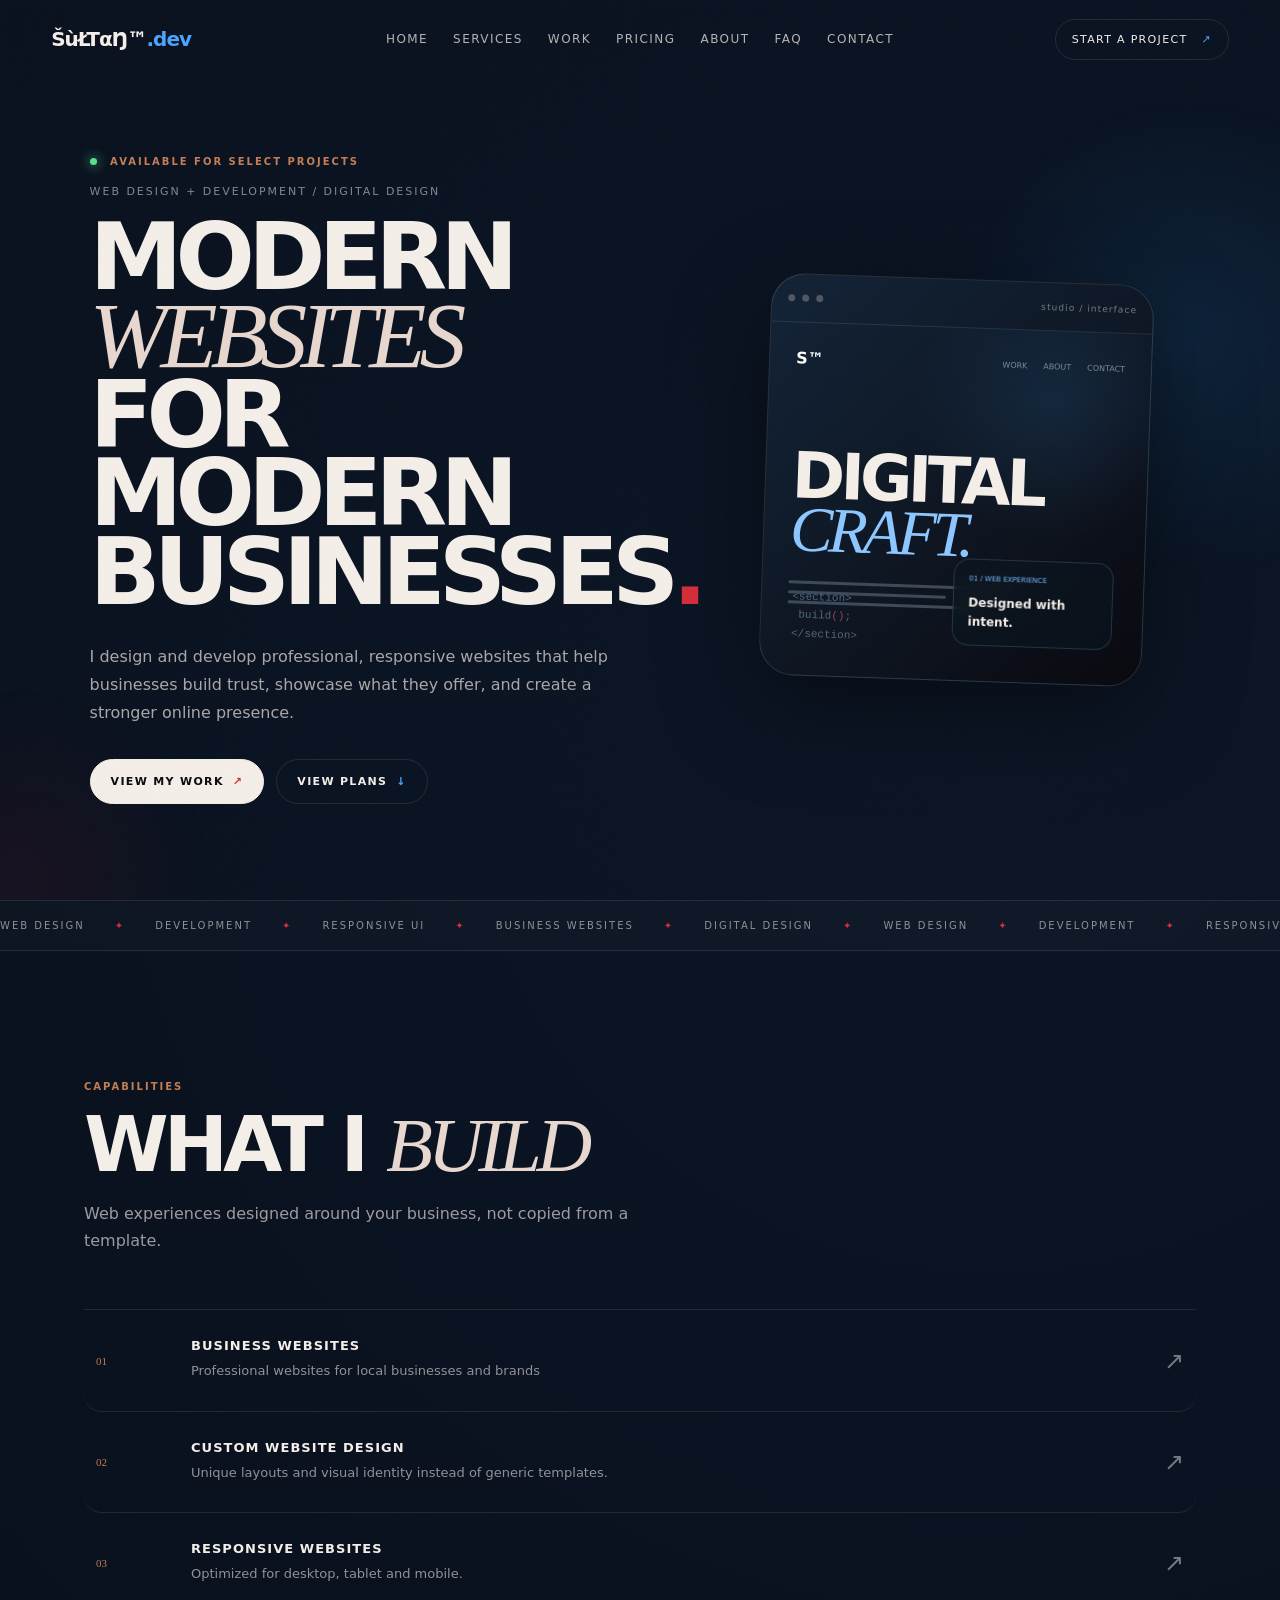
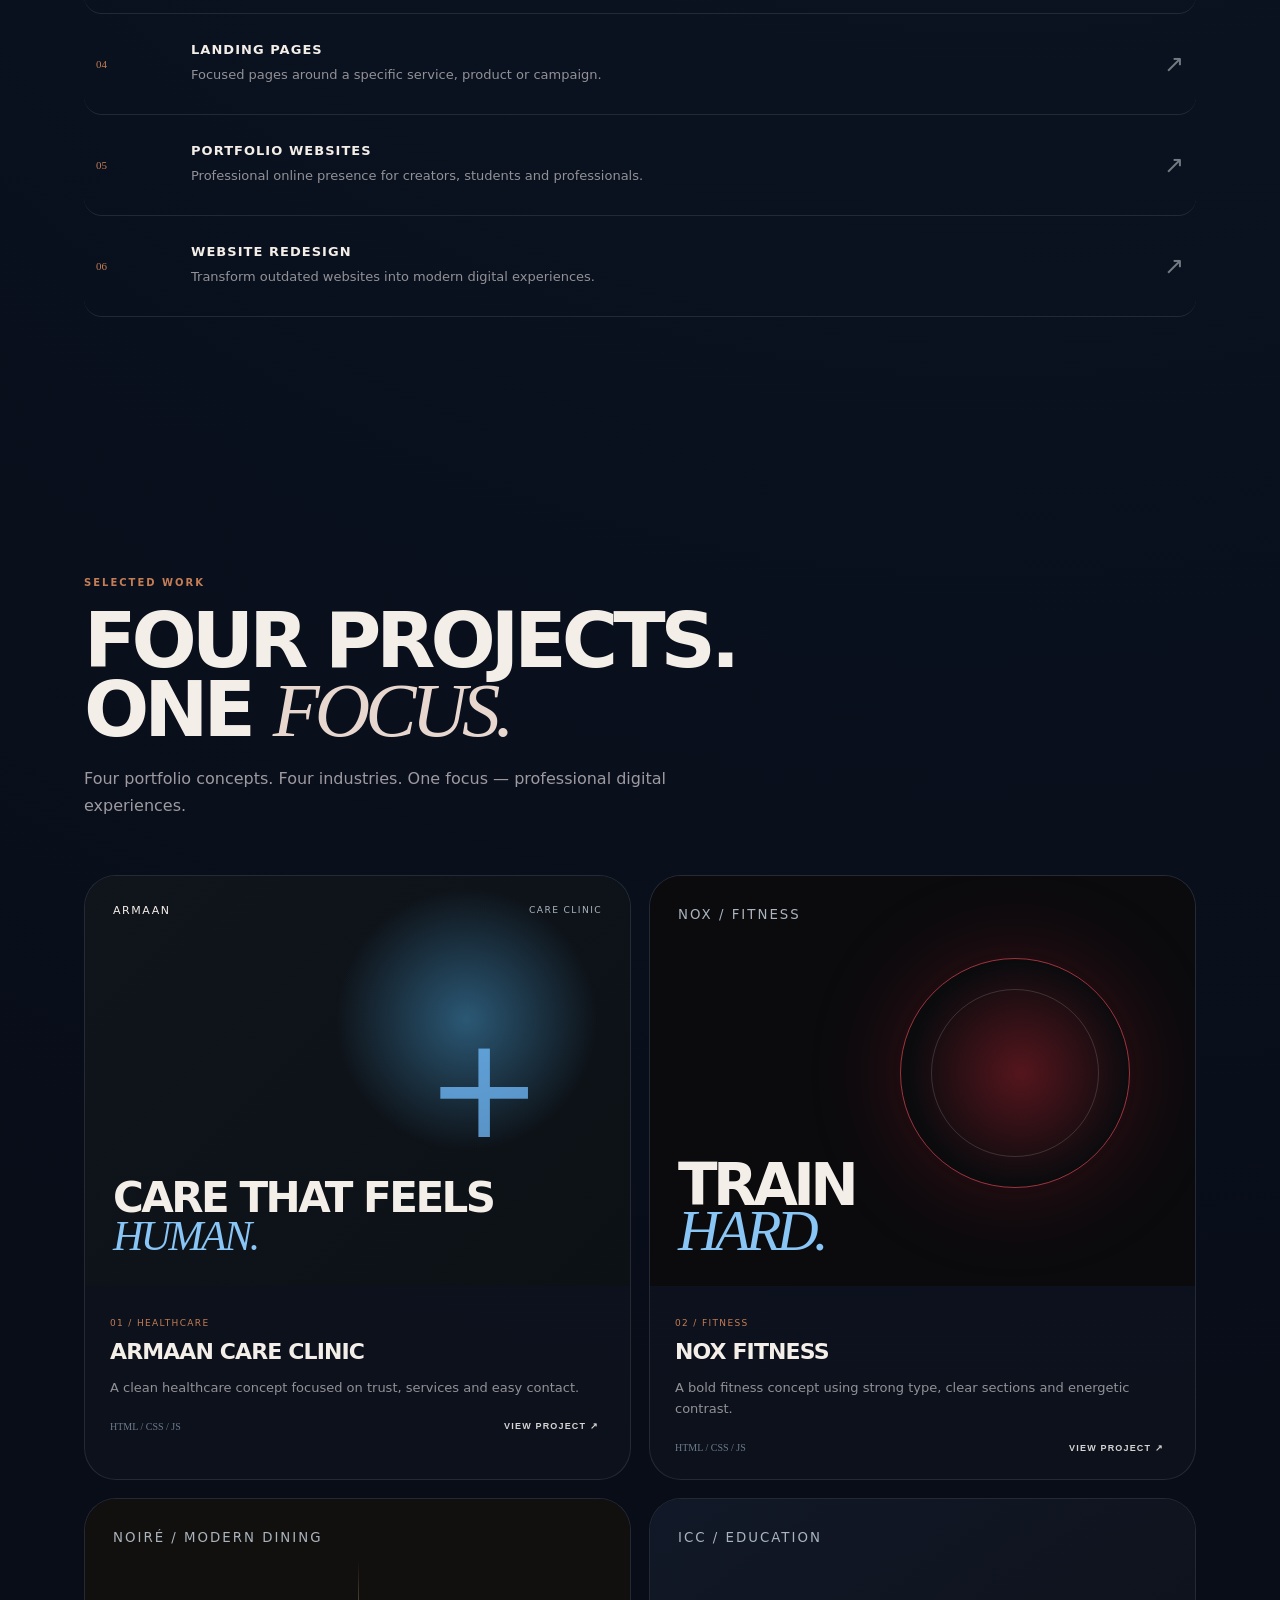
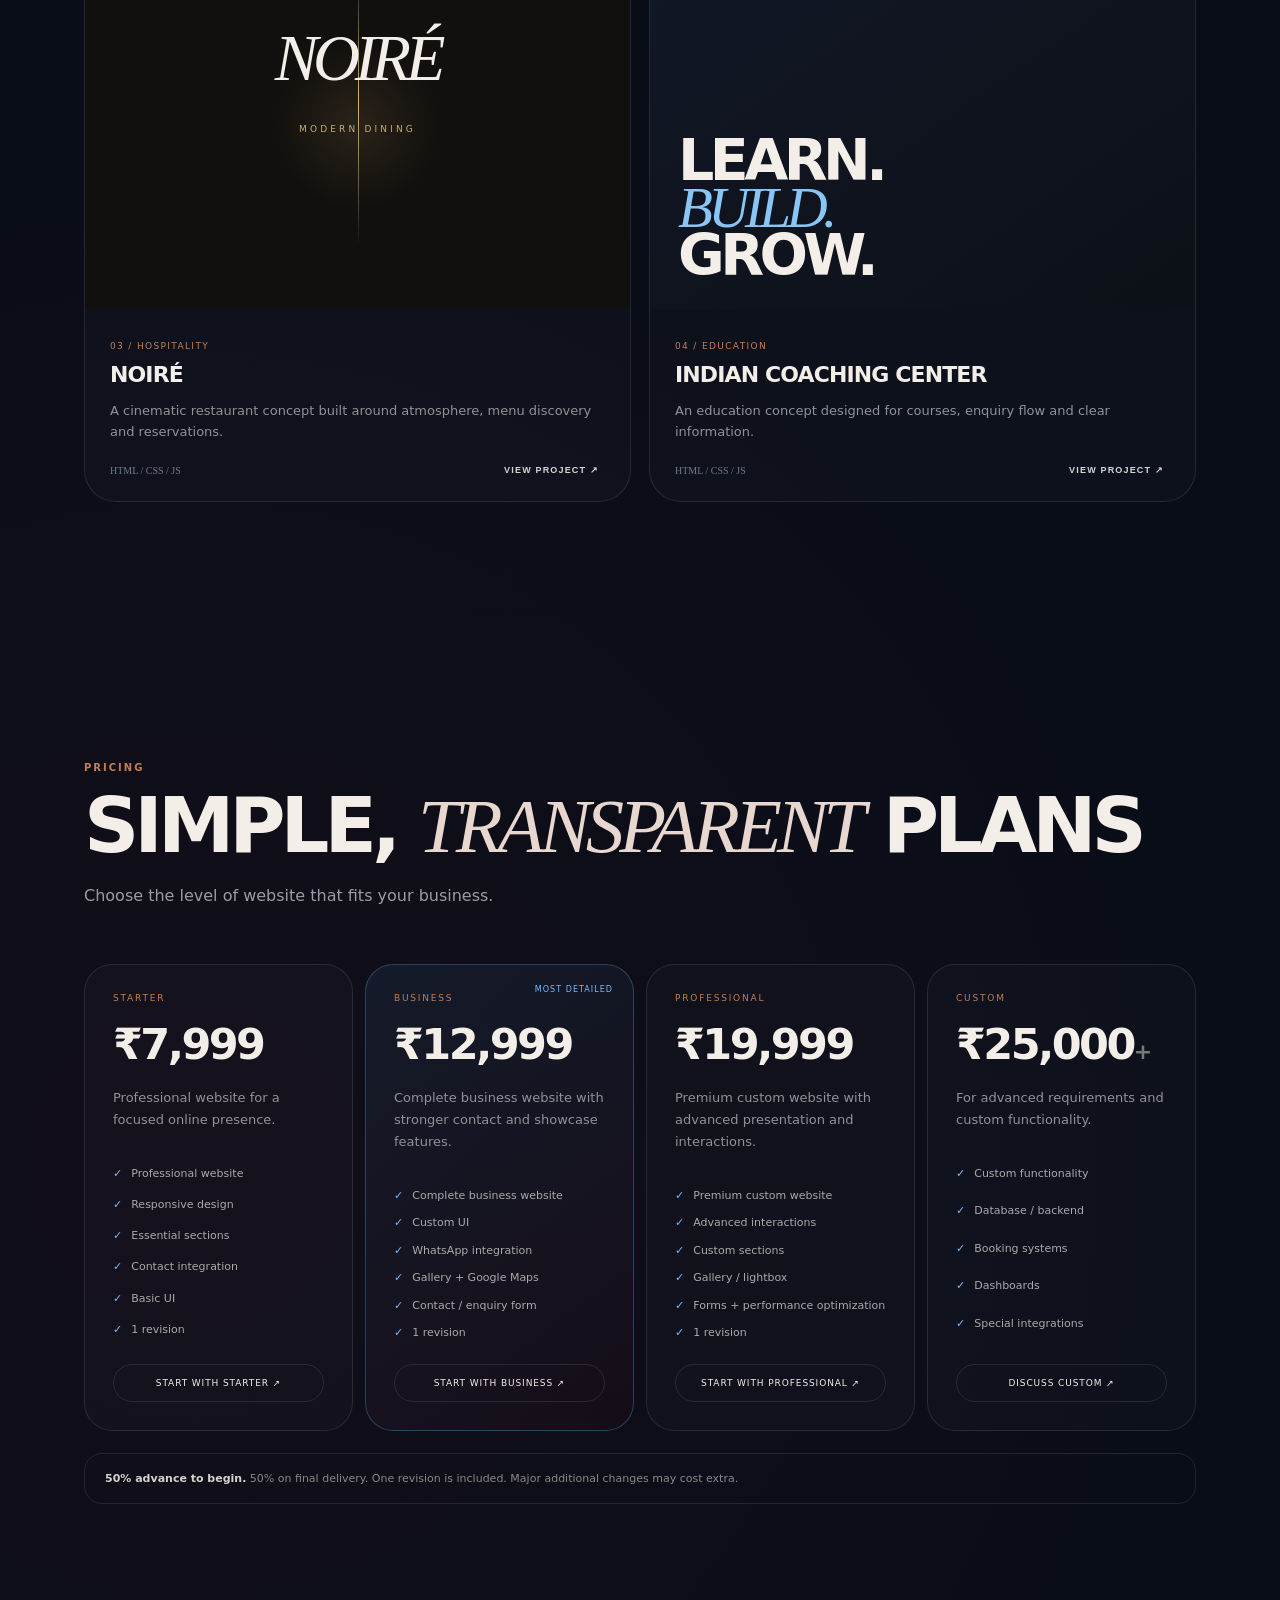
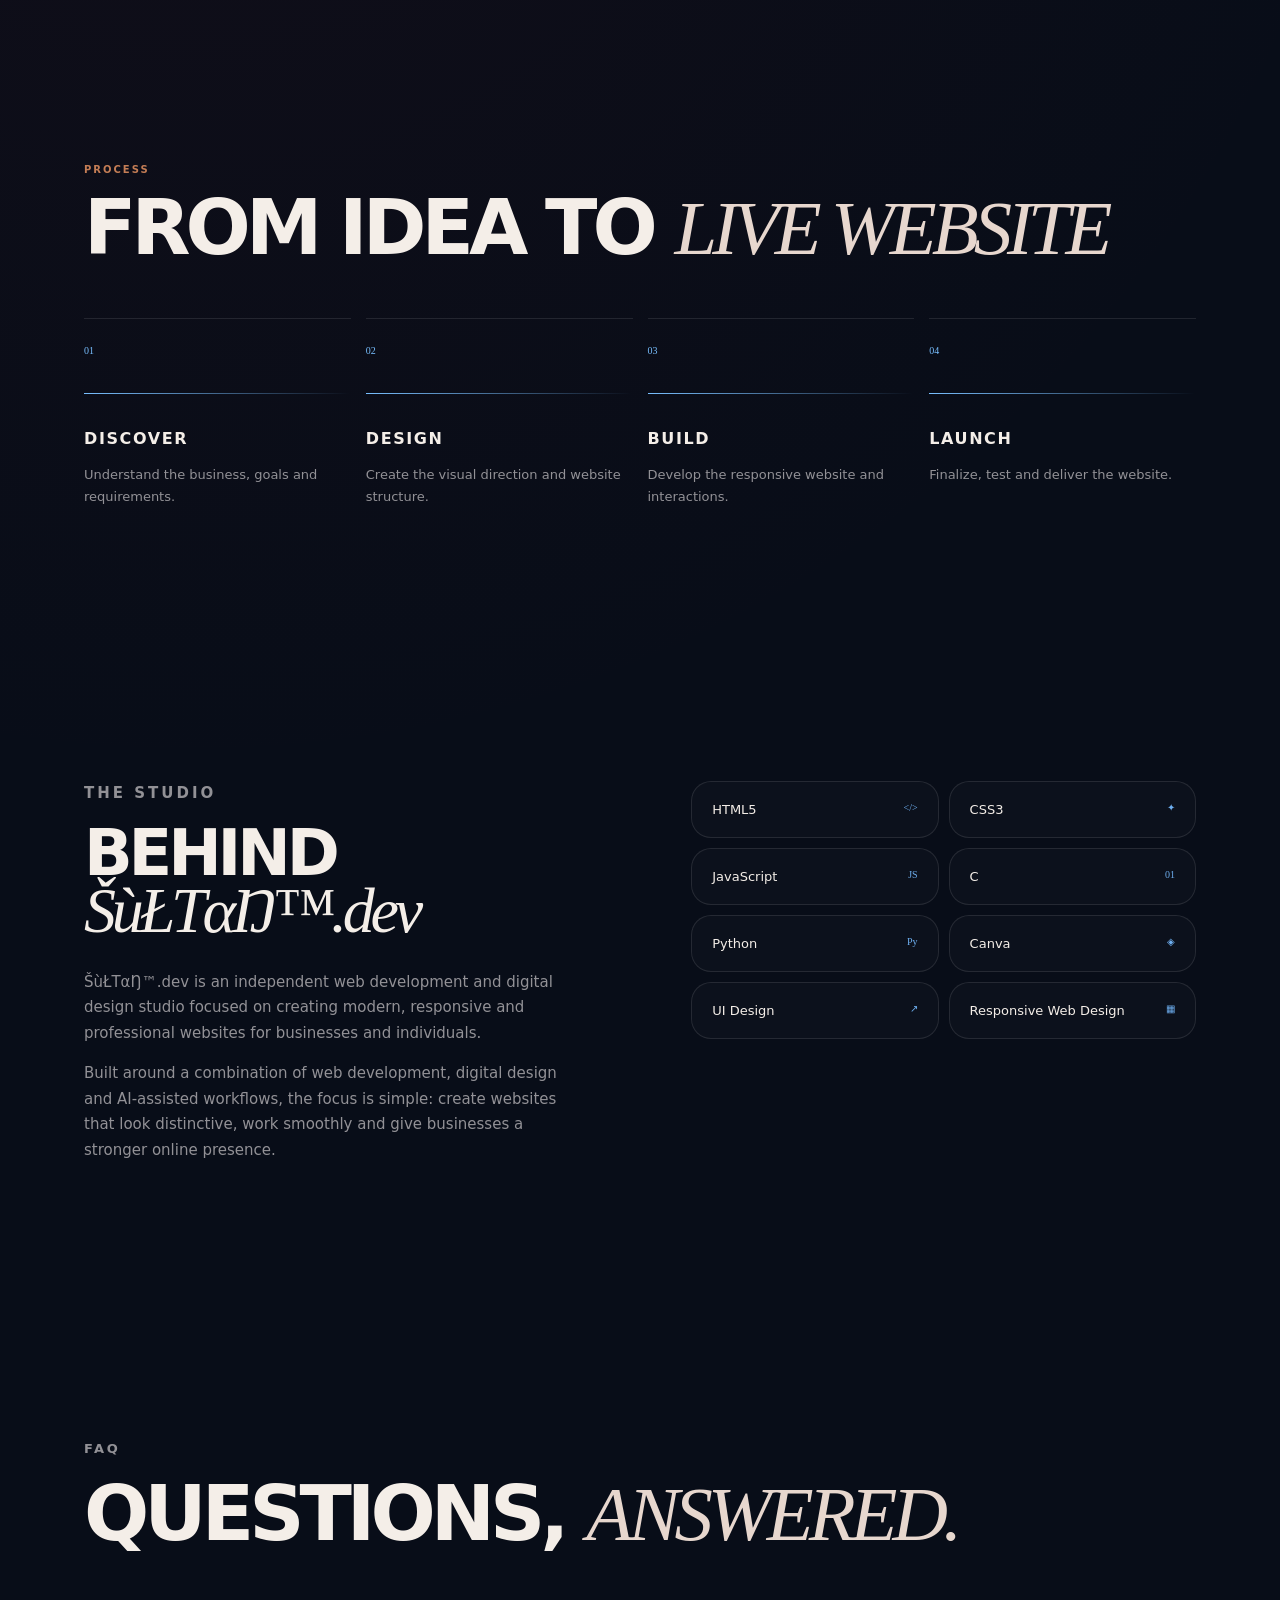
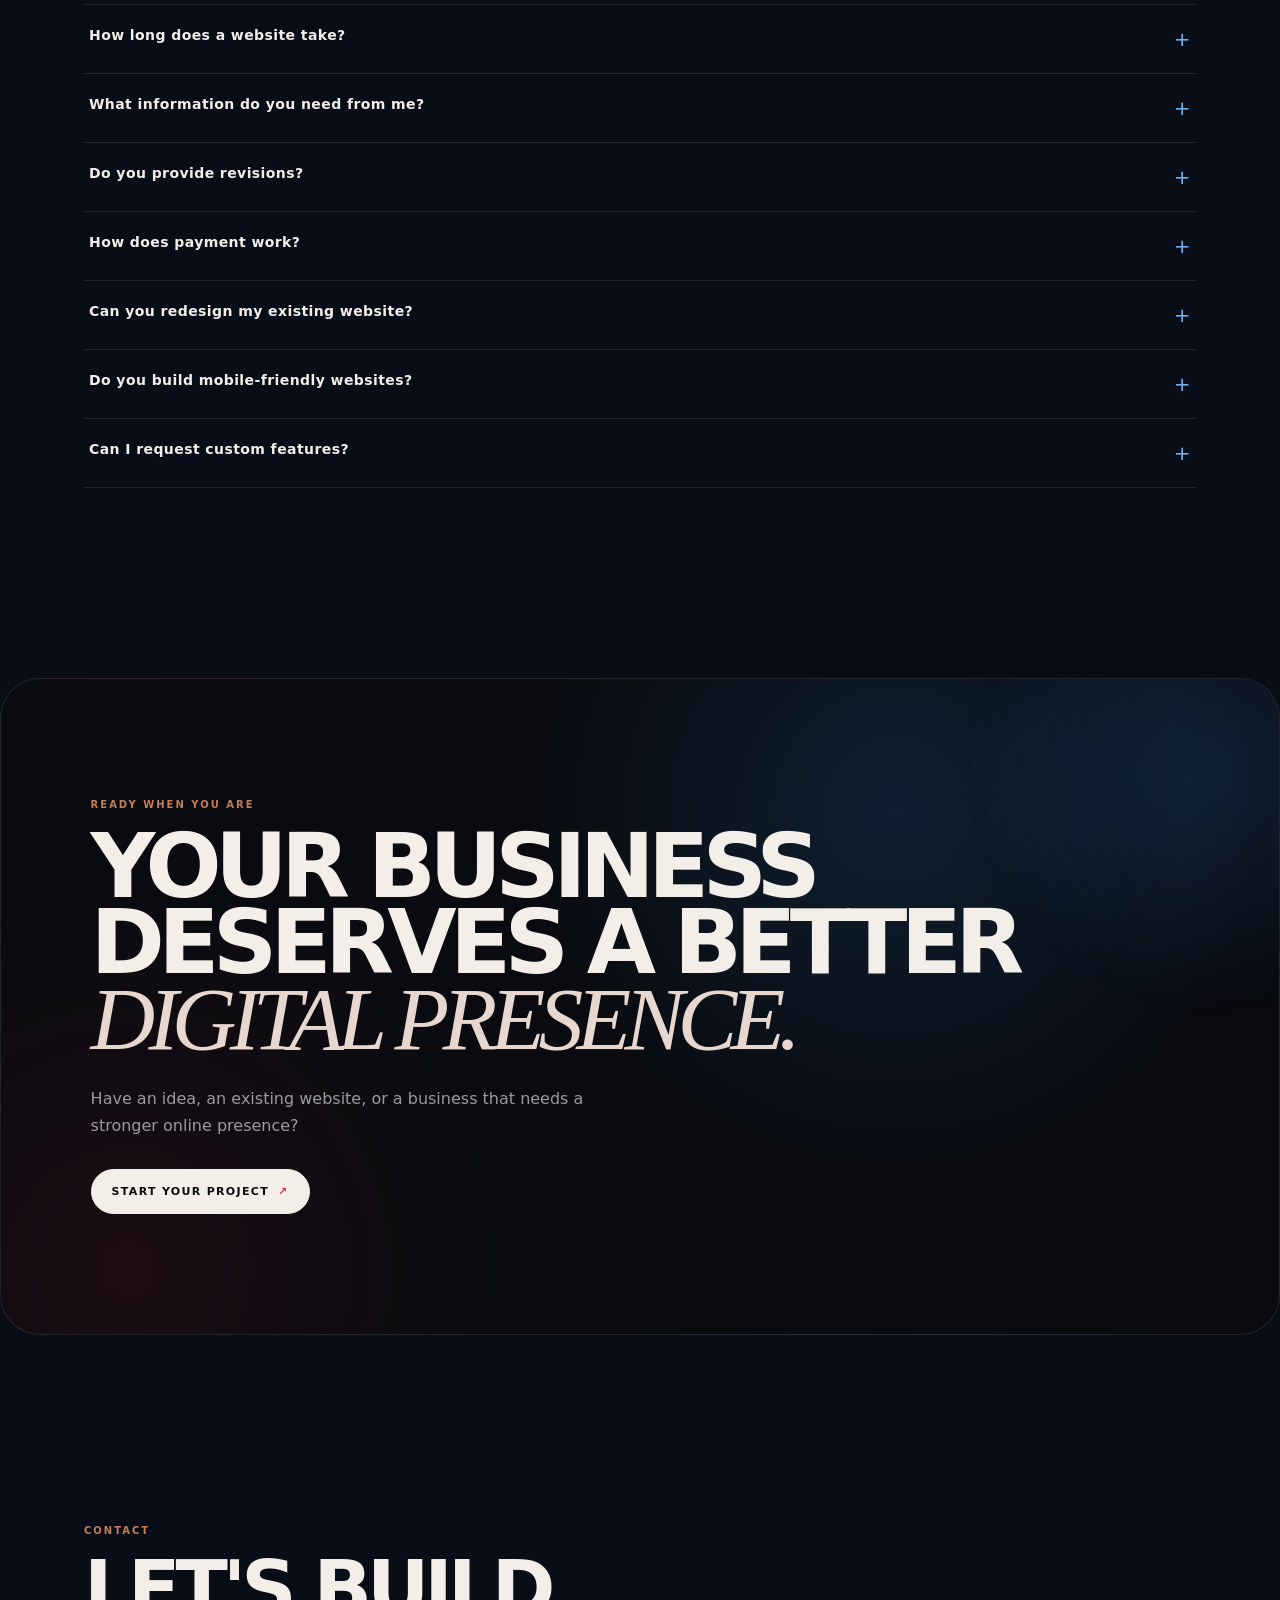
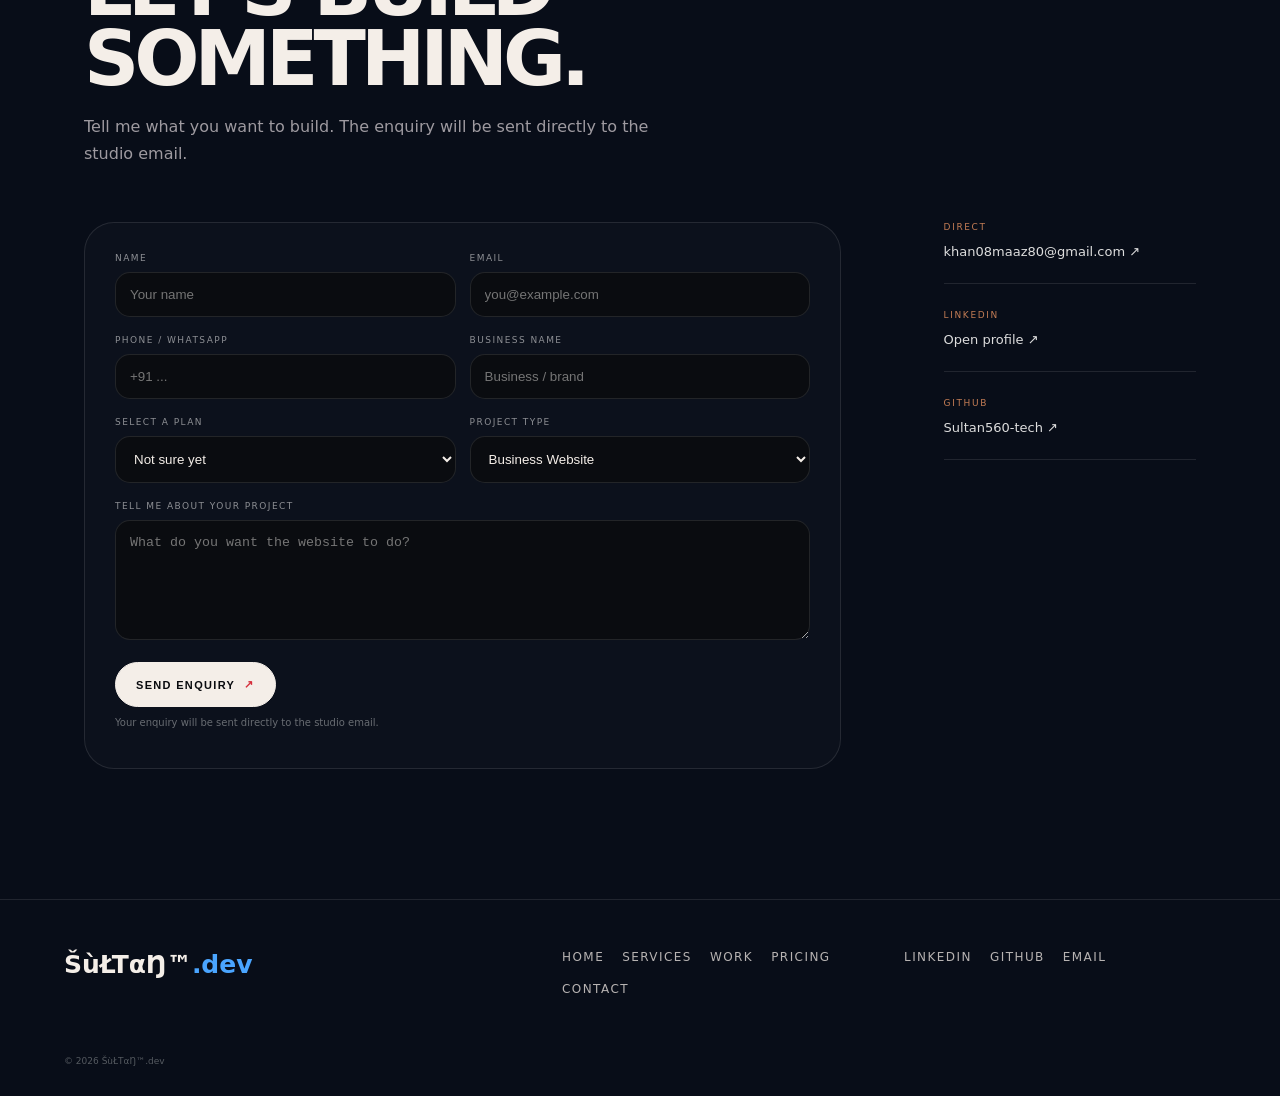
==== index.html @ 8ca96284 "Add files via upload" ====
<!doctype html>
<html lang="en">

<head>
  <meta charset="utf-8">
  <meta name="viewport" content="width=device-width, initial-scale=1">
  <title>ŠùŁTαŊ™.dev</title>
  <meta name="description"
    content="ŠùŁTαŊ™.dev designs and develops modern, responsive websites for businesses, creators and professionals.">
  <meta name="theme-color" content="#07090d">
  <meta property="og:title" content="ŠùŁTαŊ™.dev — Modern Websites for Modern Businesses">
  <meta property="og:description" content="Modern, responsive websites for businesses, creators and professionals.">
  <meta property="og:type" content="website">
  <meta property="og:url" content="https://sultan560-tech.github.io/">
  <meta name="twitter:card" content="summary_large_image">
  <link rel="icon"
    href="data:image/svg+xml,%3Csvg xmlns='http://www.w3.org/2000/svg' viewBox='0 0 100 100'%3E%3Crect width='100' height='100' rx='24' fill='%2307090d'/%3E%3Ctext x='50' y='66' text-anchor='middle' font-size='52' fill='%23f5eee7' font-family='Arial'%3ES%3C/text%3E%3C/svg%3E">
  <link rel="stylesheet" href="style.css">
</head>

<body>
  <div class="noise" aria-hidden="true"></div>
  <div class="cursor-glow" aria-hidden="true"></div>

  <header class="nav" id="nav">
    <a class="brand" href="#home" aria-label="ŠùŁTαŊ dot dev home">ŠùŁTαŊ™<span>.dev</span></a>
    <nav class="desktop-nav" aria-label="Primary navigation">
      <a href="#home">Home</a><a href="#services">Services</a><a href="#work">Work</a>
      <a href="#pricing">Pricing</a><a href="#about">About</a><a href="#faq">FAQ</a><a href="#contact">Contact</a>
    </nav>
    <a class="nav-cta magnetic" href="#contact">START A PROJECT <span>↗</span></a>
    <button class="menu-toggle" aria-label="Open menu" aria-expanded="false"><i></i><i></i></button>
  </header>

  <div class="mobile-menu" id="mobileMenu" aria-hidden="true">
    <a href="#home">Home</a><a href="#services">Services</a><a href="#work">Work</a>
    <a href="#pricing">Pricing</a><a href="#about">About</a><a href="#faq">FAQ</a><a href="#contact">Contact</a>
    <a class="menu-project" href="#contact">START A PROJECT ↗</a>
  </div>

  <main id="home">
    <section class="hero section">
      <div class="hero-grid" aria-hidden="true"></div>
      <div class="orb orb-a" aria-hidden="true"></div>
      <div class="orb orb-b" aria-hidden="true"></div>
      <div class="hero-copy reveal">
        <div class="eyebrow"><span class="status-dot"></span> AVAILABLE FOR SELECT PROJECTS</div>
        <p class="kicker">WEB DESIGN + DEVELOPMENT / DIGITAL DESIGN</p>
        <h1>MODERN<br><em>WEBSITES</em><br>FOR MODERN<br>BUSINESSES<span>.</span></h1>
        <p class="hero-text">I design and develop professional, responsive websites that help businesses build trust,
          showcase what they offer, and create a stronger online presence.</p>
        <div class="hero-actions">
          <a class="btn btn-primary magnetic" href="#work">VIEW MY WORK <span>↗</span></a>
          <a class="btn btn-ghost magnetic" href="#pricing">VIEW PLANS <span>↓</span></a>
        </div>
      </div>
      <div class="hero-visual reveal delay-1" aria-label="Abstract digital interface preview">
        <div class="visual-frame">
          <div class="browser-bar"><span></span><span></span><span></span><b>studio / interface</b></div>
          <div class="browser-body">
            <div class="mini-nav"><strong>S™</strong><span>WORK</span><span>ABOUT</span><span>CONTACT</span></div>
            <div class="mini-title">DIGITAL<br><i>CRAFT.</i></div>
            <div class="mini-lines"><span></span><span></span><span></span></div>
            <div class="mini-card"><small>01 / WEB EXPERIENCE</small><strong>Designed with intent.</strong></div>
            <div class="mini-code"><code>&lt;section&gt;<br>&nbsp;build<span>()</span>;<br>&lt;/section&gt;</code></div>
          </div>
        </div>
      </div>
    </section>

    <div class="marquee-wrap">
      <div class="marquee">
        <span>WEB DESIGN</span><b>✦</b><span>DEVELOPMENT</span><b>✦</b><span>RESPONSIVE UI</span><b>✦</b>
        <span>BUSINESS WEBSITES</span><b>✦</b><span>DIGITAL DESIGN</span><b>✦</b>
        <span>WEB DESIGN</span><b>✦</b><span>DEVELOPMENT</span><b>✦</b><span>RESPONSIVE UI</span>
      </div>
    </div>

    <section class="section services">
      <div class="section-head reveal">
        <p class="eyebrow">CAPABILITIES</p>
        <h2>WHAT I <em>BUILD</em></h2>
        <p class="sub">Web experiences designed around your business, not copied from a template.</p>
      </div>
      <div class="service-list">
        <article class="service reveal"><b>01</b>
          <div>
            <h3>BUSINESS WEBSITES</h3>
            <p>Professional websites for local businesses and brands</p>
          </div><span>↗</span>
        </article>
        <article class="service reveal"><b>02</b>
          <div>
            <h3>CUSTOM WEBSITE DESIGN</h3>
            <p>Unique layouts and visual identity instead of generic templates.</p>
          </div><span>↗</span>
        </article>
        <article class="service reveal"><b>03</b>
          <div>
            <h3>RESPONSIVE WEBSITES</h3>
            <p>Optimized for desktop, tablet and mobile.</p>
          </div><span>↗</span>
        </article>
        <article class="service reveal"><b>04</b>
          <div>
            <h3>LANDING PAGES</h3>
            <p>Focused pages around a specific service, product or campaign.</p>
          </div><span>↗</span>
        </article>
        <article class="service reveal"><b>05</b>
          <div>
            <h3>PORTFOLIO WEBSITES</h3>
            <p>Professional online presence for creators, students and professionals.</p>
          </div><span>↗</span>
        </article>
        <article class="service reveal"><b>06</b>
          <div>
            <h3>WEBSITE REDESIGN</h3>
            <p>Transform outdated websites into modern digital experiences.</p>
          </div><span>↗</span>
        </article>
      </div>
    </section>

    <section class="section work" id="work">
      <div class="section-head reveal">
        <p class="eyebrow">SELECTED WORK</p>
        <h2>FOUR PROJECTS.<br>ONE <em>FOCUS.</em></h2>
        <p class="sub">Four portfolio concepts. Four industries. One focus — professional digital experiences.</p>
      </div>
      <div class="projects">
        <article class="project reveal" data-project="armaan">
          <div class="project-art clinic">
            <div class="art-top"><span>ARMAAN</span><small>CARE CLINIC</small></div>
            <div class="art-cross">+</div>
            <div class="art-bottom">CARE THAT FEELS<br><i>HUMAN.</i></div>
          </div>
          <div class="project-meta"><small>01 / HEALTHCARE</small>
            <h3>ARMAAN CARE CLINIC</h3>
            <p>A clean healthcare concept focused on trust, services and easy contact.</p>
            <div><span>HTML / CSS / JS</span><button class="view-project">VIEW PROJECT ↗</button></div>
          </div>
        </article>
        <article class="project reveal" data-project="nox">
          <div class="project-art fitness">
            <div class="fitness-ring"></div><small>NOX / FITNESS</small>
            <div class="fit-title">TRAIN<br><i>HARD.</i></div>
          </div>
          <div class="project-meta"><small>02 / FITNESS</small>
            <h3>NOX FITNESS</h3>
            <p>A bold fitness concept using strong type, clear sections and energetic contrast.</p>
            <div><span>HTML / CSS / JS</span><button class="view-project">VIEW PROJECT ↗</button></div>
          </div>
        </article>
        <article class="project reveal" data-project="noire">
          <div class="project-art dining">
            <div class="wine-line"></div><small>NOIRÉ / MODERN DINING</small>
            <div class="dish">NOIRÉ</div>
            <div class="dish-sub">MODERN DINING</div>
          </div>
          <div class="project-meta"><small>03 / HOSPITALITY</small>
            <h3>NOIRÉ</h3>
            <p>A cinematic restaurant concept built around atmosphere, menu discovery and reservations.</p>
            <div><span>HTML / CSS / JS</span><button class="view-project">VIEW PROJECT ↗</button></div>
          </div>
        </article>
        <article class="project reveal" data-project="coaching">
          <div class="project-art education">
            <div class="edu-grid"></div><small>ICC / EDUCATION</small>
            <div class="edu-title">LEARN.<br><i>BUILD.</i><br>GROW.</div>
          </div>
          <div class="project-meta"><small>04 / EDUCATION</small>
            <h3>INDIAN COACHING CENTER</h3>
            <p>An education concept designed for courses, enquiry flow and clear information.</p>
            <div><span>HTML / CSS / JS</span><button class="view-project">VIEW PROJECT ↗</button></div>
          </div>
        </article>
      </div>
    </section>

    <section class="section pricing" id="pricing">
      <div class="section-head reveal">
        <p class="eyebrow">PRICING</p>
        <h2>SIMPLE, <em>TRANSPARENT</em> PLANS</h2>
        <p class="sub">Choose the level of website that fits your business.</p>
      </div>
      <div class="price-grid">
        <article class="price reveal"><small>STARTER</small>
          <h3>₹7,999</h3>
          <p>Professional website for a focused online presence.</p>
          <ul>
            <li>Professional website</li>
            <li>Responsive design</li>
            <li>Essential sections</li>
            <li>Contact integration</li>
            <li>Basic UI</li>
            <li>1 revision</li>
          </ul><a href="#contact" class="price-btn">START WITH STARTER ↗</a>
        </article>
        <article class="price featured reveal">
          <div class="featured-label">MOST DETAILED</div><small>BUSINESS</small>
          <h3>₹12,999</h3>
          <p>Complete business website with stronger contact and showcase features.</p>
          <ul>
            <li>Complete business website</li>
            <li>Custom UI</li>
            <li>WhatsApp integration</li>
            <li>Gallery + Google Maps</li>
            <li>Contact / enquiry form</li>
            <li>1 revision</li>
          </ul><a href="#contact" class="price-btn">START WITH BUSINESS ↗</a>
        </article>
        <article class="price reveal"><small>PROFESSIONAL</small>
          <h3>₹19,999</h3>
          <p>Premium custom website with advanced presentation and interactions.</p>
          <ul>
            <li>Premium custom website</li>
            <li>Advanced interactions</li>
            <li>Custom sections</li>
            <li>Gallery / lightbox</li>
            <li>Forms + performance optimization</li>
            <li>1 revision</li>
          </ul><a href="#contact" class="price-btn">START WITH PROFESSIONAL ↗</a>
        </article>
        <article class="price custom reveal"><small>CUSTOM</small>
          <h3>₹25,000<span>+</span></h3>
          <p>For advanced requirements and custom functionality.</p>
          <ul>
            <li>Custom functionality</li>
            <li>Database / backend</li>
            <li>Booking systems</li>
            <li>Dashboards</li>
            <li>Special integrations</li>
          </ul><a href="#contact" class="price-btn">DISCUSS CUSTOM ↗</a>
        </article>
      </div>
      <div class="payment-note reveal"><strong>50% advance to begin.</strong> 50% on final delivery. One revision is
        included. Major additional changes may cost extra.</div>
    </section>

    <section class="section process">
      <div class="section-head reveal">
        <p class="eyebrow">PROCESS</p>
        <h2>FROM IDEA TO <em>LIVE WEBSITE</em></h2>
      </div>
      <div class="timeline">
        <article class="step reveal"><span>01</span>
          <div class="step-line"></div>
          <h3>DISCOVER</h3>
          <p>Understand the business, goals and requirements.</p>
        </article>
        <article class="step reveal"><span>02</span>
          <div class="step-line"></div>
          <h3>DESIGN</h3>
          <p>Create the visual direction and website structure.</p>
        </article>
        <article class="step reveal"><span>03</span>
          <div class="step-line"></div>
          <h3>BUILD</h3>
          <p>Develop the responsive website and interactions.</p>
        </article>
        <article class="step reveal"><span>04</span>
          <div class="step-line"></div>
          <h3>LAUNCH</h3>
          <p>Finalize, test and deliver the website.</p>
        </article>
      </div>
    </section>

    <section class="section about" id="about">
      <div class="about-copy reveal">
        <p class="eyebrow">THE STUDIO</p>
        <h2>BEHIND <em>ŠùŁTαŊ™.dev</em></h2>
        <p>ŠùŁTαŊ™.dev is an independent web development and digital design studio focused on creating modern,
          responsive and professional websites for businesses and individuals.</p>
        <p>Built around a combination of web development, digital design and AI-assisted workflows, the focus is simple:
          create websites that look distinctive, work smoothly and give businesses a stronger online presence.</p>
      </div>
      <div class="skills reveal">
        <div class="skill-card">HTML5 <span>&lt;/&gt;</span></div>
        <div class="skill-card">CSS3 <span>✦</span></div>
        <div class="skill-card">JavaScript <span>JS</span></div>
        <div class="skill-card">C <span>01</span></div>
        <div class="skill-card">Python <span>Py</span></div>
        <div class="skill-card">Canva <span>◈</span></div>
        <div class="skill-card">UI Design <span>↗</span></div>
        <div class="skill-card">Responsive Web Design <span>▦</span></div>
      </div>
    </section>

    <section class="section faq" id="faq">
      <div class="section-head reveal">
        <p class="eyebrow">FAQ</p>
        <h2>QUESTIONS, <em>ANSWERED.</em></h2>
      </div>
      <div class="faq-list">
        <details class="reveal">
          <summary>How long does a website take?<span>+</span></summary>
          <p>Timing depends on the scope, content and revisions. A focused website can move quickly; larger custom
            builds take longer.</p>
        </details>
        <details class="reveal">
          <summary>What information do you need from me?<span>+</span></summary>
          <p>Your business details, goals, services, preferred content, contact details, brand assets and any examples
            of styles you like.</p>
        </details>
        <details class="reveal">
          <summary>Do you provide revisions?<span>+</span></summary>
          <p>Yes. One revision is included in the listed plans. Major additional changes may cost extra.</p>
        </details>
        <details class="reveal">
          <summary>How does payment work?<span>+</span></summary>
          <p>50% advance to begin and 50% on final delivery.</p>
        </details>
        <details class="reveal">
          <summary>Can you redesign my existing website?<span>+</span></summary>
          <p>Yes. Existing websites can be reviewed and redesigned with a new structure, visual direction and responsive
            experience.</p>
        </details>
        <details class="reveal">
          <summary>Do you build mobile-friendly websites?<span>+</span></summary>
          <p>Yes. Responsive behavior is built into the website structure for mobile, tablet and desktop screens.</p>
        </details>
        <details class="reveal">
          <summary>Can I request custom features?<span>+</span></summary>
          <p>Yes. Custom functionality can be discussed before the project begins and may require a custom quote.</p>
        </details>
      </div>
    </section>

    <section class="cta-section">
      <div class="cta-glow"></div>
      <div class="cta-inner reveal">
        <p class="eyebrow">READY WHEN YOU ARE</p>
        <h2>YOUR BUSINESS<br>DESERVES A BETTER<br><em>DIGITAL PRESENCE.</em></h2>
        <p>Have an idea, an existing website, or a business that needs a stronger online presence?</p><a
          class="btn btn-primary magnetic" href="#contact">START YOUR PROJECT <span>↗</span></a>
      </div>
    </section>

    <section class="section contact" id="contact">
      <div class="section-head reveal">
        <p class="eyebrow">CONTACT</p>
        <h2>LET'S BUILD<br>SOMETHING<span>.</span></h2>
        <p class="sub">Tell me what you want to build. The enquiry will be sent directly to the studio email.</p>
      </div>
      <div class="contact-grid">
       <form
  class="contact-form reveal"
  action="https://formsubmit.co/khan08maaz80@gmail.com"
  method="POST"
>

  <!-- EMAIL SETTINGS -->
  <input
    type="hidden"
    name="_subject"
    value="New Project Enquiry — ŠùŁTαŊ™.dev"
  >

  <input
    type="hidden"
    name="_template"
    value="table"
  >

  <!-- Client ke email par direct Reply karne ke liye -->
  <input
    type="hidden"
    name="_replyto"
    value=""
    id="replyTo"
  >

  <!-- Submit ke baad website par wapas -->
  <input
    type="hidden"
    name="_next"
    value="https://sultan560-tech.github.io/?sent=1#contact"
  >

  <!-- Spam protection -->
  <input
    type="text"
    name="_honey"
    style="display:none"
    tabindex="-1"
    autocomplete="off"
  >


  <!-- NAME + EMAIL -->
  <div class="form-row">

    <label>
      Name

      <input
        type="text"
        name="name"
        required
        autocomplete="name"
        placeholder="Your name"
      >
    </label>


    <label>
      Email

      <input
        type="email"
        name="email"
        id="clientEmail"
        required
        autocomplete="email"
        placeholder="you@example.com"
      >
    </label>

  </div>


  <!-- PHONE + BUSINESS -->
  <div class="form-row">

    <label>
      Phone / WhatsApp

      <input
        type="tel"
        name="phone"
        autocomplete="tel"
        placeholder="+91 ..."
      >
    </label>


    <label>
      Business Name

      <input
        type="text"
        name="business"
        placeholder="Business / brand"
      >
    </label>

  </div>


  <!-- PLAN + PROJECT TYPE -->
  <div class="form-row">

    <label>
      Select a Plan

      <select name="plan">

        <option value="Not sure yet">
          Not sure yet
        </option>

        <option value="Starter — ₹7,999">
          Starter — ₹7,999
        </option>

        <option value="Business — ₹12,999">
          Business — ₹12,999
        </option>

        <option value="Professional — ₹19,999">
          Professional — ₹19,999
        </option>

        <option value="Custom — ₹25,000+">
          Custom — ₹25,000+
        </option>

      </select>
    </label>


    <label>
      Project Type

      <select name="project_type">

        <option value="Business Website">
          Business Website
        </option>

        <option value="Landing Page">
          Landing Page
        </option>

        <option value="Portfolio Website">
          Portfolio Website
        </option>

        <option value="Website Redesign">
          Website Redesign
        </option>

        <option value="Custom Website">
          Custom Website
        </option>

      </select>
    </label>

  </div>


  <!-- PROJECT DETAILS -->
  <label>

    Tell me about your project

    <textarea
      name="message"
      required
      rows="6"
      placeholder="What do you want the website to do?"
    ></textarea>

  </label>


  <!-- SUBMIT -->
  <button
    class="btn btn-primary submit-btn"
    type="submit"
  >
    SEND ENQUIRY <span>↗</span>
  </button>


  <p class="form-note">
    Your enquiry will be sent directly to the studio email.
  </p>

</form>


<script>
  const enquiryForm = document.querySelector(".contact-form");
  const clientEmail = document.querySelector("#clientEmail");
  const replyTo = document.querySelector("#replyTo");

  enquiryForm.addEventListener("submit", function () {
    replyTo.value = clientEmail.value;
  });
</script>
        <aside class="contact-side reveal">
          <div><small>DIRECT</small><a href="mailto:khan08maaz80@gmail.com">khan08maaz80@gmail.com ↗</a></div>
          <div><small>LINKEDIN</small><a href="https://www.linkedin.com/in/maaz-khan-55178343a" target="_blank"
              rel="noopener">Open profile ↗</a></div>
          <div><small>GITHUB</small><a href="https://github.com/Sultan560-tech" target="_blank"
              rel="noopener">Sultan560-tech ↗</a></div>
        </aside>
      </div>
  </main>
  <footer class="footer">
    <div class="footer-brand">ŠùŁTαŊ™<span>.dev</span></div>
    <div class="footer-links"><a href="#home">Home</a><a href="#services">Services</a><a href="#work">Work</a><a
        href="#pricing">Pricing</a><a href="#contact">Contact</a></div>
    <div class="footer-social"><a href="https://www.linkedin.com/in/maaz-khan-55178343a" target="_blank"
        rel="noopener">LinkedIn</a><a href="https://github.com/Sultan560-tech" target="_blank"
        rel="noopener">GitHub</a><a href="mailto:khan08maaz80@gmail.com">Email</a></div>
    <div class="copyright">© 2026 ŠùŁTαŊ™.dev</div>
  </footer>

  <div class="modal" id="projectModal" aria-hidden="true">
    <div class="modal-backdrop"></div>
    <div class="modal-card" role="dialog" aria-modal="true" aria-labelledby="modalTitle">
      <button class="modal-close" aria-label="Close project">×</button>
      <p class="eyebrow" id="modalIndustry"></p>
      <h2 id="modalTitle"></h2>
      <p id="modalDescription"></p>
      <div class="modal-grid">
        <div><small>OBJECTIVE</small>
          <p id="modalObjective"></p>
        </div>
        <div><small>DESIGN DIRECTION</small>
          <p id="modalDirection"></p>
        </div>
        <div><small>KEY FEATURES</small>
          <p id="modalFeatures"></p>
        </div>
        <div><small>TECHNOLOGY</small>
          <p>HTML5 / CSS3 / Vanilla JavaScript</p>
        </div>
      </div>
      <div class="modal-live">CONCEPT PROJECT — LIVE PROJECT LINK CAN BE ADDED WHEN A REAL DEPLOYED URL EXISTS.</div>
    </div>
  </div>

  <a class="top-btn" href="#home" aria-label="Back to top">↑</a>
  <script src="script.js"></script>
</body>

</html>
---- style.css ----
:root {
    --bg: #080d18;
    --bg2: #3b0d0d;
    --panel: #101217;
    --panel2: #141218;
    --text: #f4eee8;
    --muted: #9e9aa0;
    --blue: #4aa5ff;
    --red: #36070b;
    --crimson: #d52d3a;
    --orange: #c47d55;
    --line: rgba(255, 255, 255, .10);
    --radius: 28px;
    --max: 1240px
}

* {
    box-sizing: border-box
}

html {
    scroll-behavior: smooth
}

body {
    margin: 0;
    background: radial-gradient(circle at 78% 8%, rgba(32, 75, 120, .14), transparent 28%), radial-gradient(circle at 15% 48%, rgba(130, 25, 35, .08), transparent 25%), var(--bg);
    color: var(--text);
    font-family: Inter, ui-sans-serif, system-ui, -apple-system, BlinkMacSystemFont, "Segoe UI", sans-serif;
    overflow-x: hidden
}

body:before {
    content: "";
    position: fixed;
    inset: 0;
    pointer-events: none;
    opacity: .045;
    background-image: linear-gradient(rgba(255, 255, 255, .2) 1px, transparent 1px), linear-gradient(90deg, rgba(255, 255, 255, .2) 1px, transparent 1px);
    background-size: 70px 70px;
    mask-image: linear-gradient(to bottom, black, transparent 75%);
    z-index: -2
}

.noise {
    position: fixed;
    inset: 0;
    pointer-events: none;
    opacity: .035;
    z-index: 50;
    background-image: url("data:image/svg+xml,%3Csvg xmlns='http://www.w3.org/2000/svg' width='160' height='160'%3E%3Cfilter id='n'%3E%3CfeTurbulence type='fractalNoise' baseFrequency='.8' numOctaves='3' stitchTiles='stitch'/%3E%3C/filter%3E%3Crect width='100%25' height='100%25' filter='url(%23n)' opacity='.55'/%3E%3C/svg%3E")
}

.cursor-glow {
    position: fixed;
    width: 300px;
    height: 300px;
    border-radius: 50%;
    background: radial-gradient(circle, rgba(194, 209, 224, 0.1), transparent 65%);
    transform: translate(-50%, -50%);
    pointer-events: none;
    z-index: 1;
    opacity: 0;
    transition: opacity .3s
}

.nav {
    position: fixed;
    top: 0;
    left: 0;
    right: 0;
    height: 78px;
    display: grid;
    grid-template-columns: 1fr auto 1fr;
    align-items: center;
    padding: 0 4vw;
    z-index: 40;
    transition: .35s
}

.nav.scrolled {
    background: rgba(5, 7, 11, .76);
    backdrop-filter: blur(18px);
    border-bottom: 1px solid var(--line)
}

.brand {
    font-size: 20px;
    font-weight: 800;
    letter-spacing: -.05em;
    color: var(--text);
    text-decoration: none;
    justify-self: start
}

.brand span,
.footer-brand span {
    color: var(--blue);
    font-weight: 600
}

.desktop-nav {
    display: flex;
    gap: 25px
}

.desktop-nav a,
.footer-links a,
.footer-social a {
    color: #b7b3b2;
    text-decoration: none;
    font-size: 12px;
    letter-spacing: .12em;
    text-transform: uppercase;
    transition: .25s
}

.desktop-nav a:hover,
.footer a:hover {
    color: var(--text)
}

.nav-cta {
    justify-self: end;
    text-decoration: none;
    color: var(--text);
    font-size: 11px;
    letter-spacing: .12em;
    border: 1px solid var(--line);
    padding: 13px 16px;
    border-radius: 999px
}

.nav-cta span,
.btn span {
    color: var(--blue);
    margin-left: 9px
}

.menu-toggle {
    display: none;
    background: none;
    border: 0;
    color: white
}

.mobile-menu {
    position: fixed;
    inset: 0;
    background: #07090d;
    z-index: 35;
    display: none;
    flex-direction: column;
    justify-content: center;
    padding: 10vw;
    gap: 20px
}

.mobile-menu.open {
    display: flex
}

.mobile-menu a {
    font-size: 30px;
    color: var(--text);
    text-decoration: none;
    font-weight: 700
}

.mobile-menu .menu-project {
    color: var(--blue);
    font-size: 15px;
    letter-spacing: .1em;
    margin-top: 20px
}

.section {
    max-width: var(--max);
    margin: auto;
    padding: 130px 5vw
}

.hero {
    max-width: none;
    min-height: 100vh;
    padding: 150px 7vw 90px;
    display: grid;
    grid-template-columns: 1.1fr .9fr;
    gap: 5vw;
    align-items: center;
    position: relative;
    overflow: hidden
}

.hero-grid {
    position: absolute;
    inset: 0;
    background: linear-gradient(90deg, transparent 49.8%, rgba(75, 165, 255, .06) 50%, transparent 50.2%), linear-gradient(0deg, transparent 49.8%, rgba(75, 165, 255, .05) 50%, transparent 50.2%);
    background-size: 130px 130px;
    mask-image: radial-gradient(circle at 70% 50%, black, transparent 65%);
    animation: gridMove 18s linear infinite
}

.orb {
    position: absolute;
    border-radius: 50%;
    filter: blur(2px);
    pointer-events: none
}

.orb-a {
    width: 500px;
    height: 500px;
    right: -160px;
    top: 10%;
    background: radial-gradient(circle, rgba(34, 115, 185, .16), transparent 68%)
}

.orb-b {
    width: 400px;
    height: 400px;
    left: -180px;
    bottom: -180px;
    background: radial-gradient(circle, rgba(150, 20, 40, .10), transparent 68%)
}

@keyframes gridMove {
    to {
        background-position: 130px 130px
    }
}

.hero-copy {
    position: relative;
    z-index: 2
}

.eyebrow {
    font-size: 10px;
    letter-spacing: .2em;
    color: var(--orange);
    font-weight: 700;
    margin: 0 0 18px
}

.status-dot {
    display: inline-block;
    width: 7px;
    height: 7px;
    background: #59e08c;
    border-radius: 50%;
    box-shadow: 0 0 12px #59e08c;
    margin-right: 8px;
    animation: pulse 1.8s infinite
}

@keyframes pulse {
    50% {
        opacity: .35;
        transform: scale(.75)
    }
}

.kicker {
    font-size: 11px;
    letter-spacing: .18em;
    color: #7d8995;
    margin: 0 0 20px
}

.hero h1 {
    font-size: clamp(54px, 7.3vw, 112px);
    line-height: .84;
    letter-spacing: -.075em;
    margin: 0;
    font-weight: 800
}

.hero h1 em,
.section-head h2 em,
.cta-inner h2 em {
    font-family: Georgia, serif;
    font-weight: 400;
    color: #e7d7ce
}

.hero h1 span {
    color: var(--crimson)
}

.hero-text {
    max-width: 570px;
    color: #aaa7a8;
    font-size: 16px;
    line-height: 1.75;
    margin: 32px 0
}

.hero-actions {
    display: flex;
    gap: 12px;
    flex-wrap: wrap
}

.btn {
    display: inline-flex;
    align-items: center;
    justify-content: center;
    text-decoration: none;
    border: 1px solid var(--line);
    border-radius: 999px;
    padding: 15px 20px;
    color: var(--text);
    font-size: 11px;
    letter-spacing: .12em;
    font-weight: 800;
    transition: transform .25s, background .25s, border .25s
}

.btn-primary {
    background: var(--text);
    color: #090b0f;
    border-color: var(--text)
}

.btn-primary span {
    color: var(--crimson)
}

.btn-ghost:hover {
    background: rgba(255, 255, 255, .06);
    border-color: rgba(255, 255, 255, .22)
}

.visual-frame {
    aspect-ratio: 1/1.05;
    border: 1px solid rgba(255, 255, 255, .12);
    border-radius: 34px;
    background: linear-gradient(135deg, rgba(21, 40, 61, .8), rgba(10, 9, 14, .95));
    box-shadow: 0 30px 100px rgba(0, 0, 0, .45);
    transform: rotate(2deg);
    overflow: hidden;
    position: relative
}

.browser-bar {
    height: 48px;
    border-bottom: 1px solid var(--line);
    display: flex;
    align-items: center;
    gap: 7px;
    padding: 0 16px
}

.browser-bar span {
    width: 7px;
    height: 7px;
    border-radius: 50%;
    background: #515761
}

.browser-bar b {
    font-size: 9px;
    letter-spacing: .12em;
    color: #727a84;
    margin-left: auto;
    font-weight: 500
}

.browser-body {
    padding: 26px;
    position: relative;
    height: calc(100% - 48px);
    background: radial-gradient(circle at 75% 20%, rgba(50, 130, 200, .15), transparent 35%)
}

.mini-nav {
    display: flex;
    gap: 16px;
    font-size: 8px;
    color: #7e8995;
    align-items: center
}

.mini-nav strong {
    font-size: 16px;
    color: #fff;
    margin-right: auto
}

.mini-title {
    font-size: clamp(35px, 5vw, 65px);
    font-weight: 800;
    line-height: .82;
    letter-spacing: -.07em;
    margin-top: 25%
}

.mini-title i {
    font-family: Georgia, serif;
    color: #8dc7ff;
    font-weight: 400
}

.mini-lines {
    margin-top: 25px;
    display: grid;
    gap: 7px
}

.mini-lines span {
    height: 3px;
    background: #3d4a58;
    border-radius: 9px;
    width: 70%
}

.mini-lines span:nth-child(2) {
    width: 48%
}

.mini-lines span:nth-child(3) {
    width: 61%
}

.mini-card {
    position: absolute;
    right: 8%;
    bottom: 10%;
    width: 42%;
    padding: 15px;
    border: 1px solid rgba(120, 190, 255, .2);
    background: rgba(10, 20, 30, .55);
    backdrop-filter: blur(10px);
    border-radius: 16px
}

.mini-card small {
    display: block;
    font-size: 7px;
    color: #75baff;
    margin-bottom: 9px
}

.mini-card strong {
    font-size: 12px
}

.mini-code {
    position: absolute;
    left: 8%;
    bottom: 9%;
    font: 11px/1.7 ui-monospace, monospace;
    color: #6e89a3;
    opacity: .7
}

.mini-code span {
    color: #c65a67
}

.floating-tag {
    position: absolute;
    border: 1px solid rgba(255, 255, 255, .13);
    background: rgba(10, 12, 17, .7);
    backdrop-filter: blur(14px);
    border-radius: 999px;
    padding: 11px 14px;
    font: 9px ui-monospace, monospace;
    color: #aeb8c3;
    box-shadow: 0 12px 30px rgba(0, 0, 0, .3)
}

.tag-1 {
    top: 18%;
    right: -3%
}

.tag-2 {
    bottom: 15%;
    left: -4%
}

.marquee-wrap {
    border-block: 1px solid var(--line);
    overflow: hidden;
    background: rgba(255, 255, 255, .018)
}

.marquee {
    min-width: max-content;
    display: flex;
    align-items: center;
    gap: 30px;
    padding: 19px 0;
    animation: marquee 24s linear infinite;
    font-size: 10px;
    letter-spacing: .2em;
    color: #8f9196
}

.marquee b {
    color: var(--crimson)
}

@keyframes marquee {
    to {
        transform: translateX(-35%)
    }
}

.section-head {
    margin-bottom: 55px
}

.section-head h2 {
    font-size: clamp(42px, 6vw, 78px);
    letter-spacing: -.065em;
    line-height: .9;
    margin: 0
}

.section-head .sub {
    max-width: 600px;
    color: var(--muted);
    line-height: 1.7;
    margin-top: 20px
}

.benefit-grid {
    display: grid;
    grid-template-columns: repeat(5, 1fr);
    gap: 12px
}

.benefit {
    min-height: 260px;
    padding: 24px;
    border: 1px solid var(--line);
    background: linear-gradient(150deg, rgba(255, 255, 255, .045), rgba(255, 255, 255, .012));
    border-radius: var(--radius);
    transition: .35s;
    position: relative;
    overflow: hidden
}

.benefit:hover,
.service:hover,
.skill-card:hover {
    transform: translateY(-7px);
    border-color: rgba(91, 166, 230, .3);
    background: linear-gradient(150deg, rgba(50, 100, 145, .12), rgba(255, 255, 255, .018))
}

.benefit>span {
    font: 10px ui-monospace;
    color: #70777e
}

.benefit i {
    display: block;
    font-style: normal;
    font-size: 32px;
    color: #8fc8ff;
    margin: 38px 0 30px
}

.benefit h3,
.service h3 {
    font-size: 13px;
    letter-spacing: .08em;
    margin: 0
}

.benefit p,
.service p,
.price p,
.step p,
.about-copy p,
.contact-side a,
.faq p {
    color: #929196;
    font-size: 13px;
    line-height: 1.7
}

.service-list {
    border-top: 1px solid var(--line)
}

.service {
    display: grid;
    grid-template-columns: 70px 1fr 50px;
    align-items: center;
    gap: 25px;
    padding: 28px 12px;
    border-bottom: 1px solid var(--line);
    border-radius: 18px;
    transition: .3s
}

.service b {
    font: 11px ui-monospace;
    color: var(--orange)
}

.service span {
    font-size: 24px;
    text-align: right;
    color: #747b84
}

.service p {
    margin: 7px 0 0
}

.projects {
    display: grid;
    grid-template-columns: repeat(2, 1fr);
    gap: 18px
}

.project {
    border: 1px solid var(--line);
    border-radius: 32px;
    background: rgba(255, 255, 255, .02);
    overflow: hidden;
    transition: .4s
}

.project:hover {
    transform: translateY(-8px);
    border-color: rgba(85, 165, 230, .3);
    box-shadow: 0 30px 70px rgba(0, 0, 0, .3)
}

.project-art {
    height: 410px;
    position: relative;
    overflow: hidden;
    padding: 28px
}

.project-art:after {
    content: "";
    position: absolute;
    inset: 0;
    background: linear-gradient(120deg, transparent, rgba(255, 255, 255, .08), transparent);
    transform: translateX(-100%);
    transition: .8s
}

.project:hover .project-art:after {
    transform: translateX(100%)
}

.clinic {
    background: radial-gradient(circle at 70% 35%, #2b5875, transparent 28%), linear-gradient(135deg, #10151c, #0c1116)
}

.art-top {
    display: flex;
    justify-content: space-between;
    font-size: 11px;
    letter-spacing: .14em
}

.art-top small,
.project-art>small {
    color: #aab4be;
    letter-spacing: .15em
}

.art-cross {
    position: absolute;
    right: 16%;
    top: 32%;
    font-size: 140px;
    color: rgba(115, 190, 255, .75);
    font-weight: 200
}

.art-bottom {
    position: absolute;
    left: 28px;
    bottom: 30px;
    font-size: 42px;
    line-height: .9;
    letter-spacing: -.06em;
    font-weight: 800
}

.art-bottom i,
.fit-title i,
.edu-title i {
    font-family: Georgia, serif;
    color: #89c5f5;
    font-weight: 400
}

.fitness {
    background: radial-gradient(circle at 68% 48%, rgba(195, 37, 51, .4), transparent 26%), #0b0b0e
}

.fitness-ring {
    position: absolute;
    width: 230px;
    height: 230px;
    border: 1px solid rgba(255, 80, 90, .6);
    border-radius: 50%;
    right: 12%;
    top: 20%;
    box-shadow: 0 0 90px rgba(190, 25, 40, .25)
}

.fitness-ring:after {
    content: "";
    position: absolute;
    inset: 30px;
    border: 1px solid rgba(255, 255, 255, .15);
    border-radius: 50%
}

.fit-title {
    position: absolute;
    left: 28px;
    bottom: 32px;
    font-size: 58px;
    font-weight: 900;
    line-height: .78;
    letter-spacing: -.08em
}

.dining {
    background: radial-gradient(circle at 50% 55%, rgba(220, 170, 90, .12), transparent 24%), #11100e
}

.wine-line {
    position: absolute;
    width: 1px;
    height: 70%;
    left: 50%;
    top: 15%;
    background: linear-gradient(transparent, #d8b77e, transparent)
}

.dish {
    position: absolute;
    top: 39%;
    left: 50%;
    transform: translate(-50%, -50%);
    font: italic 65px Georgia, serif;
    letter-spacing: -.08em
}

.dish-sub {
    position: absolute;
    top: 55%;
    left: 50%;
    transform: translateX(-50%);
    font-size: 9px;
    letter-spacing: .35em;
    white-space: nowrap;
    color: #c9ad78
}

.education {
    background: linear-gradient(145deg, #111827, #0d1017)
}

.edu-grid {
    position: absolute;
    inset: 0;
    background: linear-gradient(90deg, transparent 49%, rgba(120, 180, 255, .1) 50%, transparent 51%), linear-gradient(0deg, transparent 49%, rgba(120, 180, 255, .1) 50%, transparent 51%);
    background-size: 50px 50px
}

.edu-title {
    position: absolute;
    left: 28px;
    bottom: 30px;
    font-size: 57px;
    font-weight: 900;
    line-height: .82;
    letter-spacing: -.08em
}

.project-meta {
    padding: 25px
}

.project-meta small {
    color: var(--orange);
    letter-spacing: .15em;
    font-size: 9px
}

.project-meta h3 {
    font-size: 22px;
    letter-spacing: -.04em;
    margin: 9px 0
}

.project-meta p {
    color: #929196;
    font-size: 13px;
    line-height: 1.65;
    max-width: 530px
}

.project-meta>div {
    display: flex;
    justify-content: space-between;
    align-items: center;
    margin-top: 22px
}

.project-meta>div span {
    font: 10px ui-monospace;
    color: #6e7d8d
}

.view-project {
    background: none;
    border: 0;
    color: #d7d5d3;
    font-size: 9px;
    letter-spacing: .13em;
    font-weight: 800;
    cursor: pointer
}

.price-grid {
    display: grid;
    grid-template-columns: repeat(4, 1fr);
    gap: 12px
}

.price {
    border: 1px solid var(--line);
    border-radius: var(--radius);
    padding: 28px;
    background: rgba(255, 255, 255, .018);
    position: relative;
    display: flex;
    flex-direction: column
}

.price.featured {
    background: linear-gradient(145deg, rgba(40, 80, 110, .20), rgba(120, 20, 30, .08));
    border-color: rgba(89, 164, 226, .32);
    transform: translateY(-10px)
}

.featured-label {
    position: absolute;
    right: 20px;
    top: 20px;
    color: #76baff;
    font-size: 8px;
    letter-spacing: .13em
}

.price small {
    color: var(--orange);
    font-size: 9px;
    letter-spacing: .2em
}

.price h3 {
    font-size: 43px;
    letter-spacing: -.06em;
    margin: 16px 0 5px
}

.price h3 span {
    font-size: 22px;
    color: #777
}

.price ul {
    list-style: none;
    padding: 0;
    margin: 22px 0;
    display: grid;
    gap: 11px;
    flex: 1
}

.price li {
    font-size: 11px;
    color: #aaa;
    line-height: 1.5
}

.price li:before {
    content: "✓";
    color: #75baff;
    margin-right: 9px
}

.price-btn {
    display: block;
    text-align: center;
    padding: 13px;
    border: 1px solid var(--line);
    border-radius: 999px;
    color: var(--text);
    text-decoration: none;
    font-size: 9px;
    letter-spacing: .1em
}

.price-btn:hover {
    background: #f4eee8;
    color: #090b0f
}

.payment-note {
    margin-top: 22px;
    padding: 18px 20px;
    border: 1px solid var(--line);
    border-radius: 18px;
    color: #888;
    font-size: 11px
}

.payment-note strong {
    color: #d9d2cc
}

.timeline {
    display: grid;
    grid-template-columns: repeat(4, 1fr);
    gap: 15px
}

.step {
    border-top: 1px solid var(--line);
    padding-top: 20px
}

.step>span {
    font: 10px ui-monospace;
    color: #78bfff
}

.step-line {
    height: 1px;
    background: linear-gradient(90deg, #78bfff, transparent);
    margin: 35px 0
}

.step h3 {
    font-size: 16px;
    letter-spacing: .1em
}

.about {
    display: grid;
    grid-template-columns: 1fr 1fr;
    gap: 8vw;
    align-items: start
}

.about-copy h2 {
    font-size: clamp(42px, 5vw, 70px);
    letter-spacing: -.065em;
    line-height: .9;
    margin: 0 0 30px
}

.about-copy h2 em {
    font-family: Georgia, serif;
    font-weight: 400
}

.about-copy p {
    max-width: 580px;
    font-size: 15px
}

.skills {
    display: grid;
    grid-template-columns: 1fr 1fr;
    gap: 10px
}

.skill-card {
    border: 1px solid var(--line);
    border-radius: 20px;
    padding: 20px;
    background: rgba(255, 255, 255, .02);
    font-size: 13px;
    transition: .3s
}

.skill-card span {
    float: right;
    color: #6eaff0;
    font-family: ui-monospace;
    font-size: 10px
}

.faq-list {
    border-top: 1px solid var(--line)
}

details {
    border-bottom: 1px solid var(--line);
    padding: 22px 5px
}

summary {
    list-style: none;
    cursor: pointer;
    display: flex;
    justify-content: space-between;
    font-size: 14px;
    font-weight: 700;
    letter-spacing: .03em
}

summary::-webkit-details-marker {
    display: none
}

summary span {
    color: #6eaff0;
    font-size: 20px;
    font-weight: 300;
    transition: .25s
}

details[open] summary span {
    transform: rotate(45deg)
}

details p {
    max-width: 720px;
    margin: 18px 0 4px
}

.cta-section {
    max-width: 1400px;
    margin: 60px auto;
    padding: 120px 7vw;
    position: relative;
    overflow: hidden;
    border: 1px solid var(--line);
    border-radius: 40px;
    background: radial-gradient(circle at 70% 20%, rgba(40, 120, 200, .18), transparent 35%), radial-gradient(circle at 10% 90%, rgba(160, 20, 40, .12), transparent 30%), #090b10
}

.cta-inner {
    position: relative;
    z-index: 2
}

.cta-inner h2 {
    font-size: clamp(50px, 7vw, 95px);
    letter-spacing: -.075em;
    line-height: .85;
    margin: 0 0 28px
}

.cta-inner>p:not(.eyebrow) {
    color: #9a9aa0;
    max-width: 560px;
    line-height: 1.7;
    margin-bottom: 30px
}

.cta-glow {
    position: absolute;
    width: 500px;
    height: 500px;
    right: -180px;
    top: -160px;
    border-radius: 50%;
    background: radial-gradient(circle, rgba(50, 145, 255, .15), transparent 68%);
    filter: blur(10px)
}

.contact-grid {
    display: grid;
    grid-template-columns: 1.5fr .5fr;
    gap: 8vw
}

.contact-form {
    border: 1px solid var(--line);
    padding: 30px;
    border-radius: 30px;
    background: rgba(255, 255, 255, .018)
}

.form-row {
    display: grid;
    grid-template-columns: 1fr 1fr;
    gap: 14px
}

label {
    display: grid;
    gap: 9px;
    color: #8d8f94;
    font-size: 9px;
    letter-spacing: .16em;
    text-transform: uppercase;
    margin-bottom: 18px
}

input,
select,
textarea {
    width: 100%;
    border: 1px solid var(--line);
    border-radius: 15px;
    background: #0a0c10;
    color: var(--text);
    padding: 14px;
    font: 13px inherit;
    outline: none;
    transition: .2s
}

input:focus,
select:focus,
textarea:focus {
    border-color: #4d9fe1;
    box-shadow: 0 0 0 3px rgba(77, 159, 225, .08)
}

textarea {
    resize: vertical
}

.submit-btn {
    cursor: pointer;
    margin-top: 4px
}

.form-note {
    color: #686c72;
    font-size: 10px
}

.contact-side {
    display: flex;
    flex-direction: column;
    gap: 26px
}

.contact-side div {
    padding-bottom: 20px;
    border-bottom: 1px solid var(--line)
}

.contact-side small {
    display: block;
    color: var(--orange);
    font-size: 9px;
    letter-spacing: .18em;
    margin-bottom: 9px
}

.contact-side a {
    color: #ddd;
    text-decoration: none
}

.contact-mark {
    font-size: 80px !important;
    letter-spacing: -.08em;
    font-weight: 900;
    border: 0 !important;
    margin-top: auto;
    color: #eee
}

.contact-mark span {
    color: #5da9ef;
    font-size: 30px
}

.footer {
    border-top: 1px solid var(--line);
    padding: 50px 5vw 30px;
    display: grid;
    grid-template-columns: 1.5fr 1fr 1fr;
    gap: 30px;
    max-width: 1400px;
    margin: auto
}

.footer-brand {
    font-size: 25px;
    font-weight: 800
}

.footer-brand small {
    display: block;
    color: #666b72;
    font-size: 8px;
    letter-spacing: .18em;
    margin-top: 8px
}

.footer-links,
.footer-social {
    display: flex;
    gap: 18px;
    align-items: flex-start;
    flex-wrap: wrap
}

.copyright {
    grid-column: 1/-1;
    color: #555a60;
    font-size: 9px;
    margin-top: 30px
}

.top-btn {
    position: fixed;
    right: 20px;
    bottom: 20px;
    width: 43px;
    height: 43px;
    border: 1px solid var(--line);
    border-radius: 50%;
    display: grid;
    place-items: center;
    background: rgba(8, 10, 14, .8);
    backdrop-filter: blur(12px);
    color: white;
    text-decoration: none;
    z-index: 30;
    opacity: 0;
    pointer-events: none;
    transition: .3s
}

.top-btn.show {
    opacity: 1;
    pointer-events: auto
}

.modal {
    position: fixed;
    inset: 0;
    z-index: 60;
    display: none;
    place-items: center;
    padding: 20px
}

.modal.open {
    display: grid
}

.modal-backdrop {
    position: absolute;
    inset: 0;
    background: rgba(0, 0, 0, .78);
    backdrop-filter: blur(10px)
}

.modal-card {
    position: relative;
    max-width: 820px;
    width: 100%;
    max-height: 90vh;
    overflow: auto;
    border: 1px solid var(--line);
    border-radius: 32px;
    background: #0b0e13;
    padding: 45px;
    box-shadow: 0 40px 120px #000
}

.modal-close {
    position: absolute;
    right: 22px;
    top: 18px;
    border: 0;
    background: none;
    color: #aaa;
    font-size: 32px;
    cursor: pointer
}

.modal-card h2 {
    font-size: clamp(38px, 6vw, 70px);
    letter-spacing: -.07em;
    line-height: .9;
    margin: 0 0 20px
}

.modal-card>p {
    color: #999;
    line-height: 1.7
}

.modal-grid {
    display: grid;
    grid-template-columns: 1fr 1fr;
    gap: 20px;
    margin-top: 30px
}

.modal-grid div {
    border: 1px solid var(--line);
    border-radius: 20px;
    padding: 18px
}

.modal-grid small {
    font-size: 8px;
    color: var(--orange);
    letter-spacing: .16em
}

.modal-grid p {
    font-size: 12px;
    color: #aaa;
    line-height: 1.6
}

.modal-live {
    margin-top: 20px;
    padding: 15px;
    border-radius: 16px;
    background: rgba(75, 165, 255, .07);
    color: #7fb8e9;
    font-size: 10px;
    letter-spacing: .08em
}

.reveal {
    opacity: 0;
    transform: translateY(25px);
    transition: opacity .7s ease, transform .7s ease
}

.reveal.visible {
    opacity: 1;
    transform: none
}

.delay-1 {
    transition-delay: .15s
}

@media(max-width:1000px) {
    .desktop-nav {
        gap: 14px
    }

    .nav {
        grid-template-columns: 1fr auto
    }

    .desktop-nav {
        display: none
    }

    .nav-cta {
        display: none
    }

    .menu-toggle {
        display: flex;
        justify-self: end;
        flex-direction: column;
        gap: 6px;
        padding: 10px
    }

    .menu-toggle i {
        display: block;
        width: 25px;
        height: 1px;
        background: white
    }

    .hero {
        grid-template-columns: 1fr;
        padding-top: 135px
    }

    .hero-visual {
        max-width: 620px;
        margin: auto;
        width: 100%
    }

    .benefit-grid {
        grid-template-columns: repeat(2, 1fr)
    }

    .benefit:last-child {
        grid-column: 1/-1
    }

    .price-grid {
        grid-template-columns: repeat(2, 1fr)
    }

    .price.featured {
        transform: none
    }

    .about,
    .contact-grid {
        grid-template-columns: 1fr
    }

    .contact-side {
        display: grid;
        grid-template-columns: 1fr 1fr
    }

    .contact-mark {
        grid-column: 1/-1
    }

    .footer {
        grid-template-columns: 1fr 1fr
    }

    .footer-brand {
        grid-column: 1/-1
    }
}

@media(max-width:650px) {
    .nav {
        height: 68px;
        padding: 0 20px
    }

    .brand {
        font-size: 18px
    }

    .section {
        padding: 90px 20px
    }

    .hero {
        padding: 115px 20px 70px;
        min-height: auto;
        gap: 50px
    }

    .hero h1 {
        font-size: clamp(48px, 14vw, 78px)
    }

    .hero-text {
        font-size: 14px
    }

    .visual-frame {
        border-radius: 25px
    }

    .floating-tag {
        display: none
    }

    .project-art {
        height: 290px
    }

    .projects {
        grid-template-columns: 1fr
    }

    .project-meta h3 {
        font-size: 18px
    }

    .benefit-grid,
    .price-grid,
    .timeline {
        grid-template-columns: 1fr
    }

    .benefit:last-child {
        grid-column: auto
    }

    .benefit {
        min-height: 220px
    }

    .service {
        grid-template-columns: 38px 1fr 30px;
        gap: 12px
    }

    .service h3 {
        font-size: 12px
    }

    .service p {
        font-size: 11px
    }

    .section-head {
        margin-bottom: 35px
    }

    .section-head h2 {
        font-size: 43px
    }

    .price h3 {
        font-size: 40px
    }

    .skills {
        grid-template-columns: 1fr
    }

    .cta-section {
        margin: 25px 12px;
        border-radius: 28px;
        padding: 90px 25px
    }

    .cta-inner h2 {
        font-size: 48px
    }

    .contact-form {
        padding: 20px;
        border-radius: 24px
    }

    .form-row {
        grid-template-columns: 1fr;
        gap: 0
    }

    .contact-side {
        grid-template-columns: 1fr
    }

    .modal-card {
        padding: 35px 20px;
        border-radius: 24px
    }

    .modal-grid {
        grid-template-columns: 1fr
    }

    .footer {
        padding: 40px 20px;
        grid-template-columns: 1fr
    }

    .footer-links,
    .footer-social {
        gap: 13px
    }

    .footer-brand {
        grid-column: auto
    }

    .copyright {
        grid-column: auto
    }

    .cursor-glow {
        display: none
    }
}

@media(prefers-reduced-motion:reduce) {

    *,
    *::before,
    *::after {
        scroll-behavior: auto !important;
        animation: none !important;
        transition: none !important
    }

    .reveal {
        opacity: 1;
        transform: none
    }
}
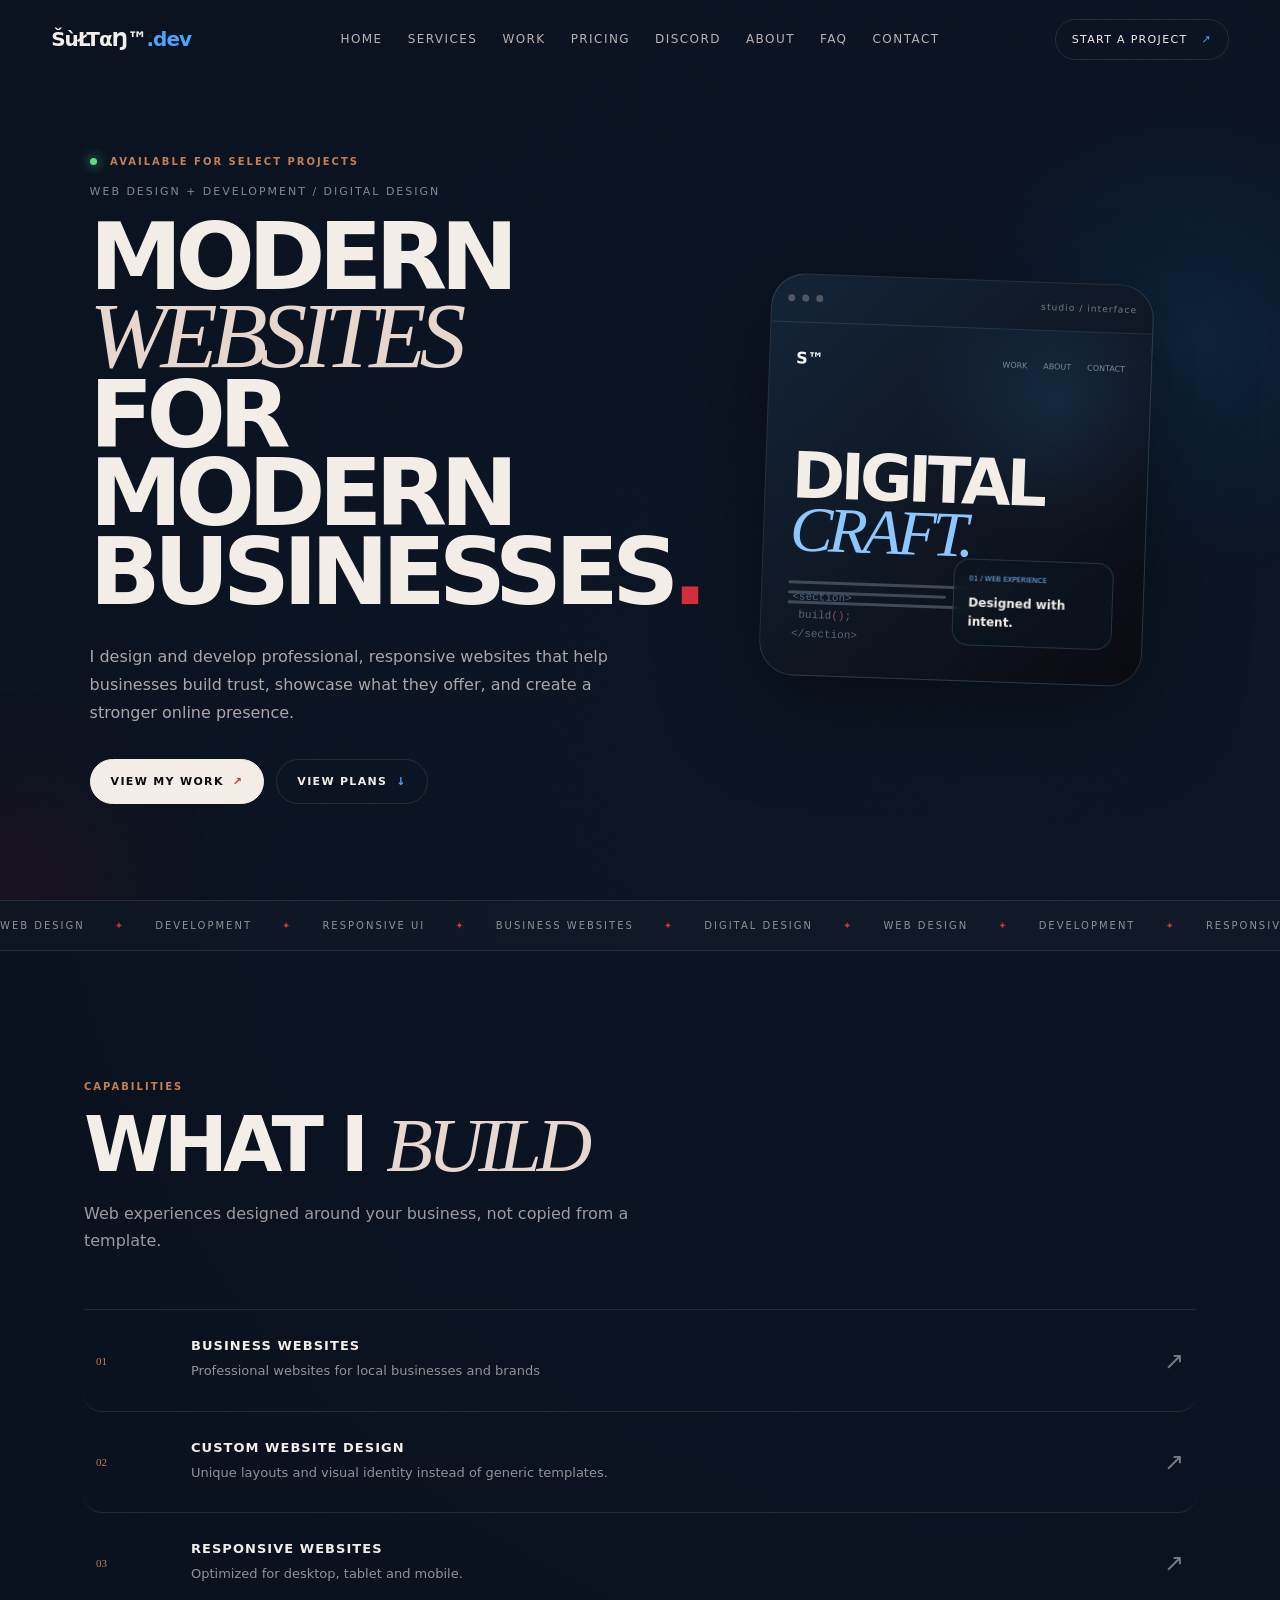
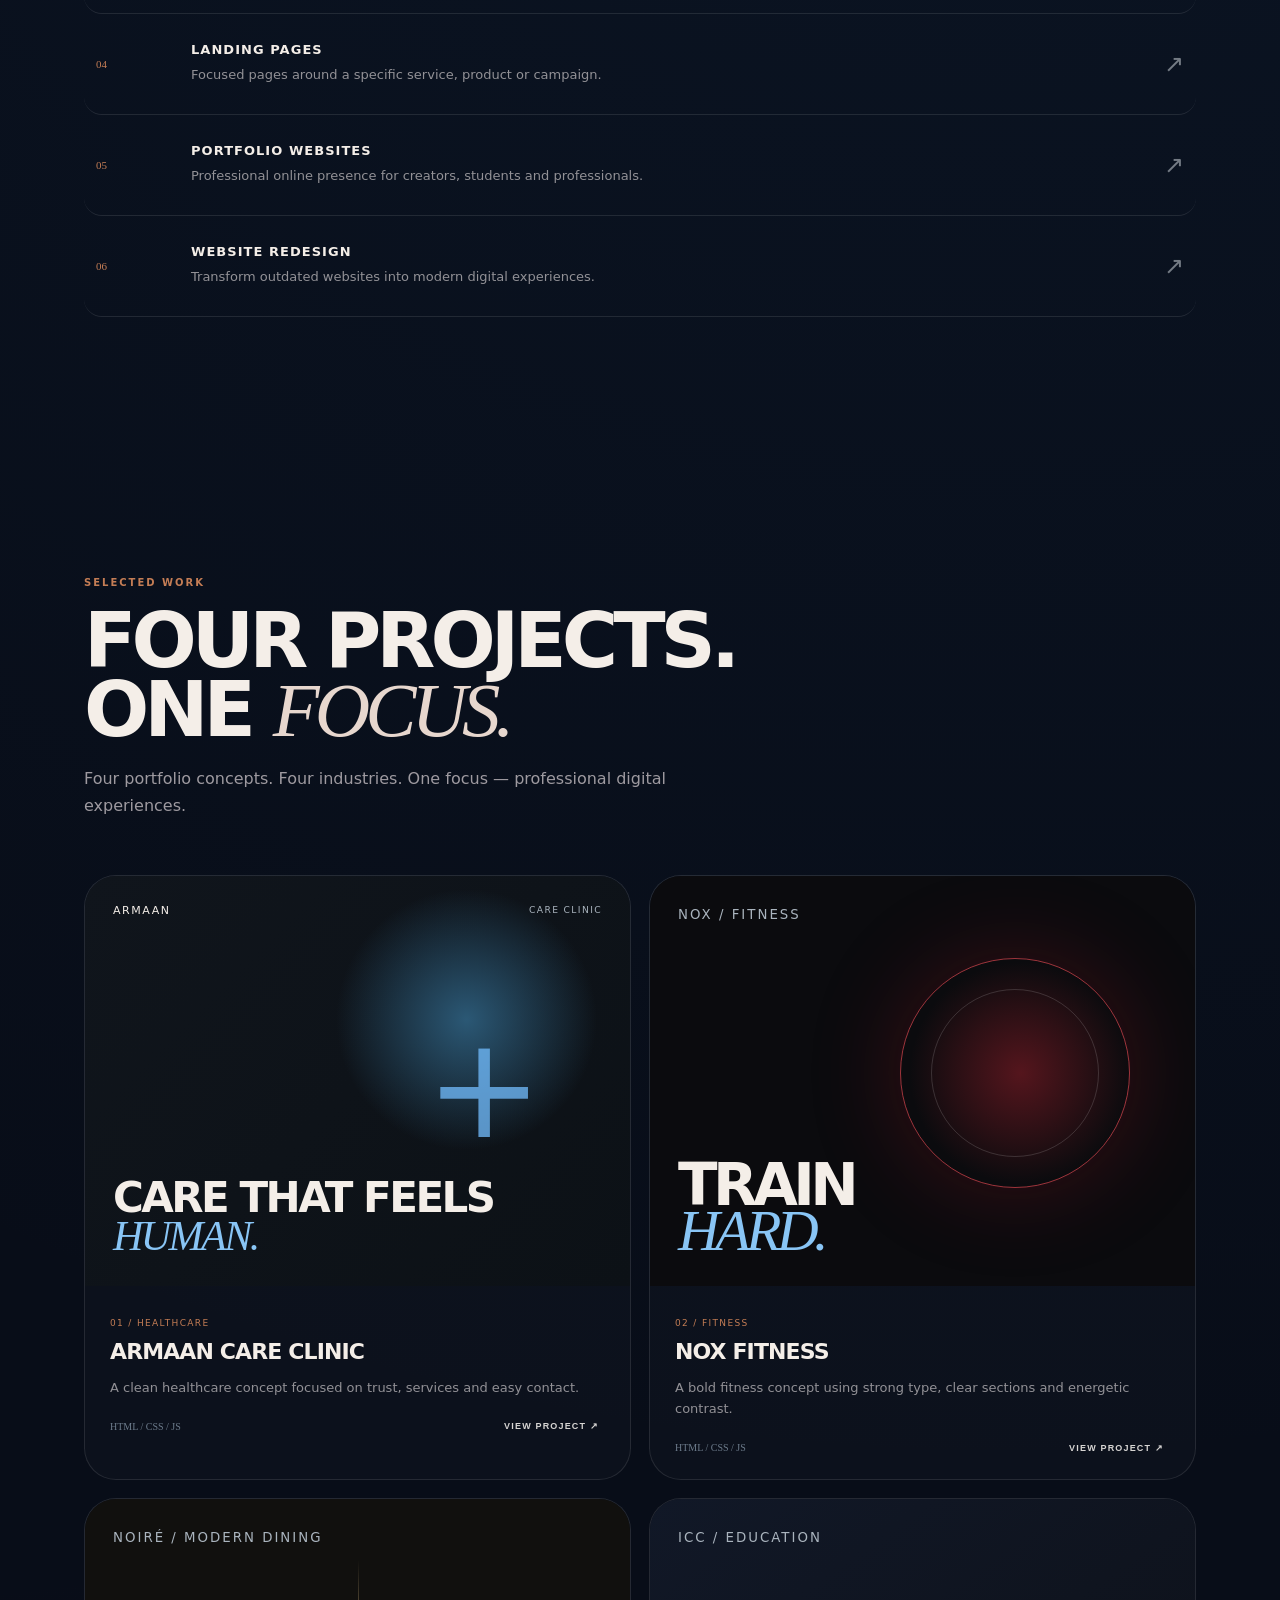
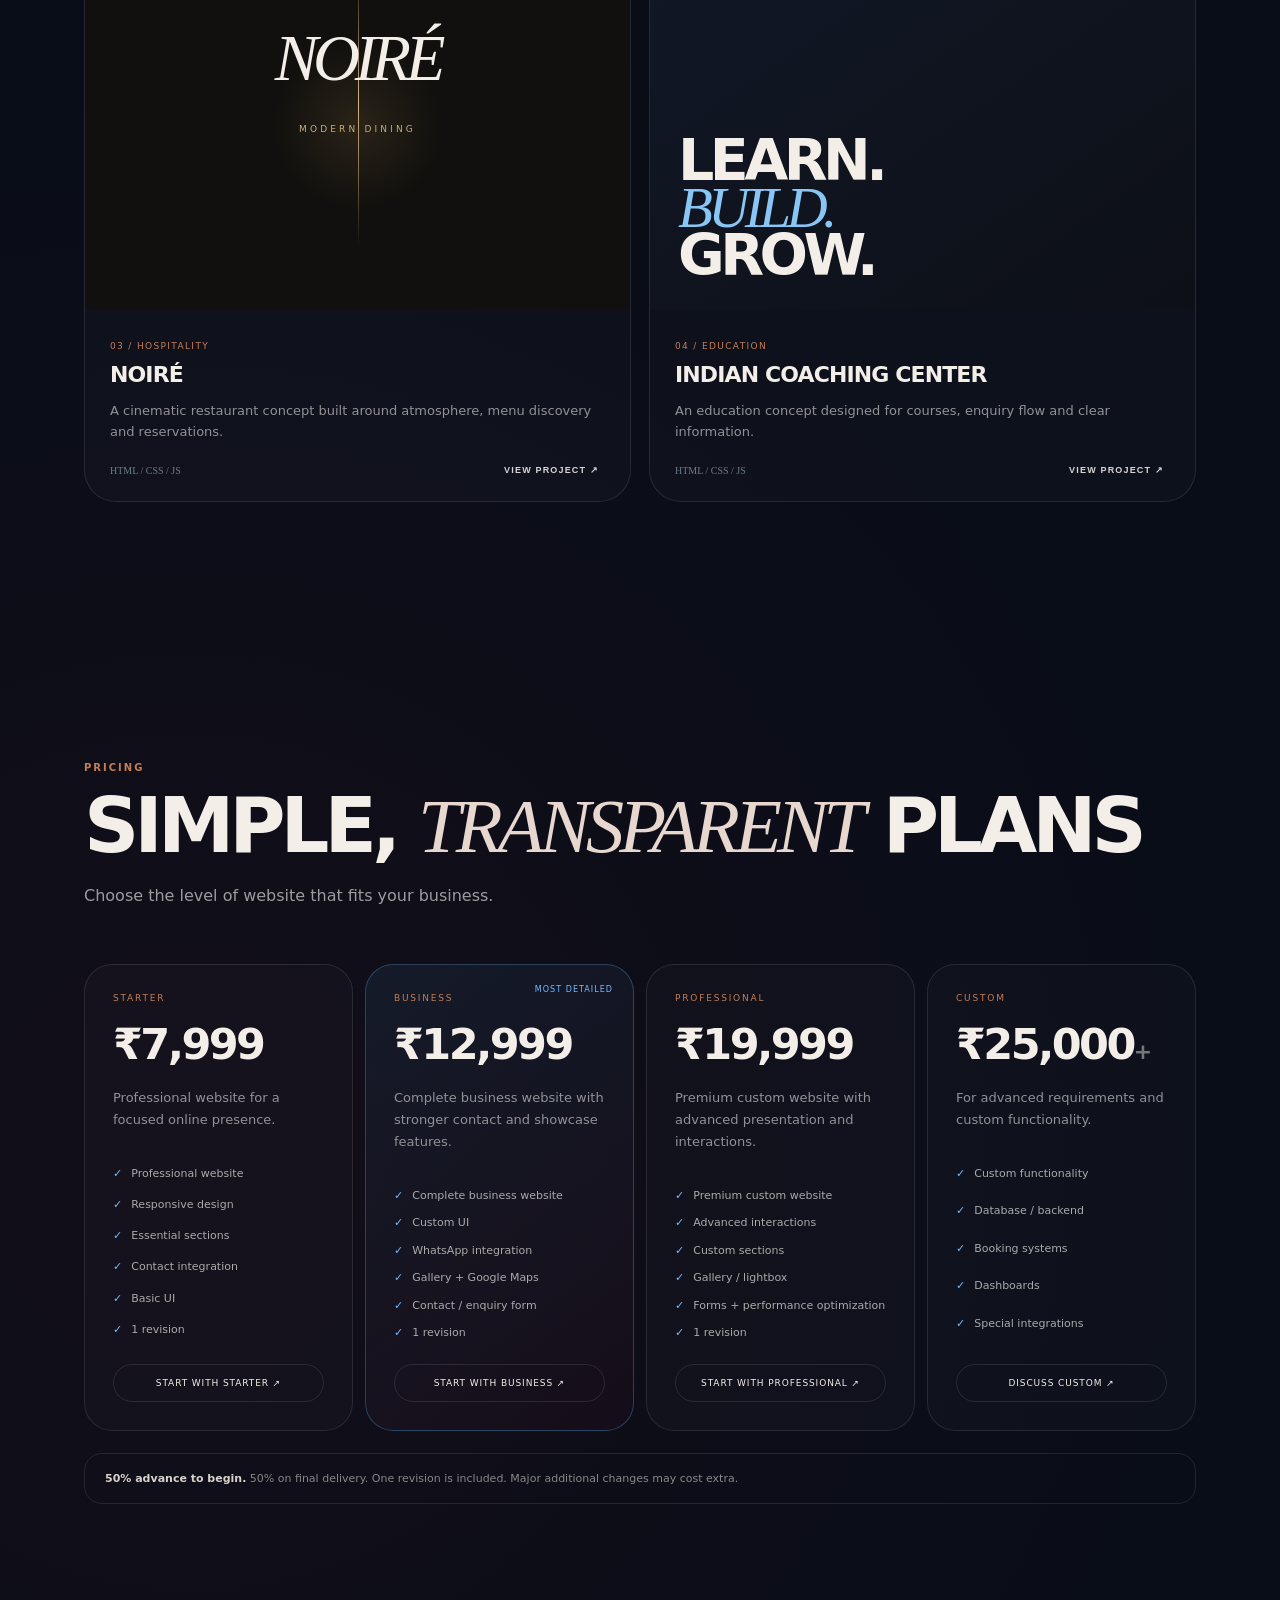
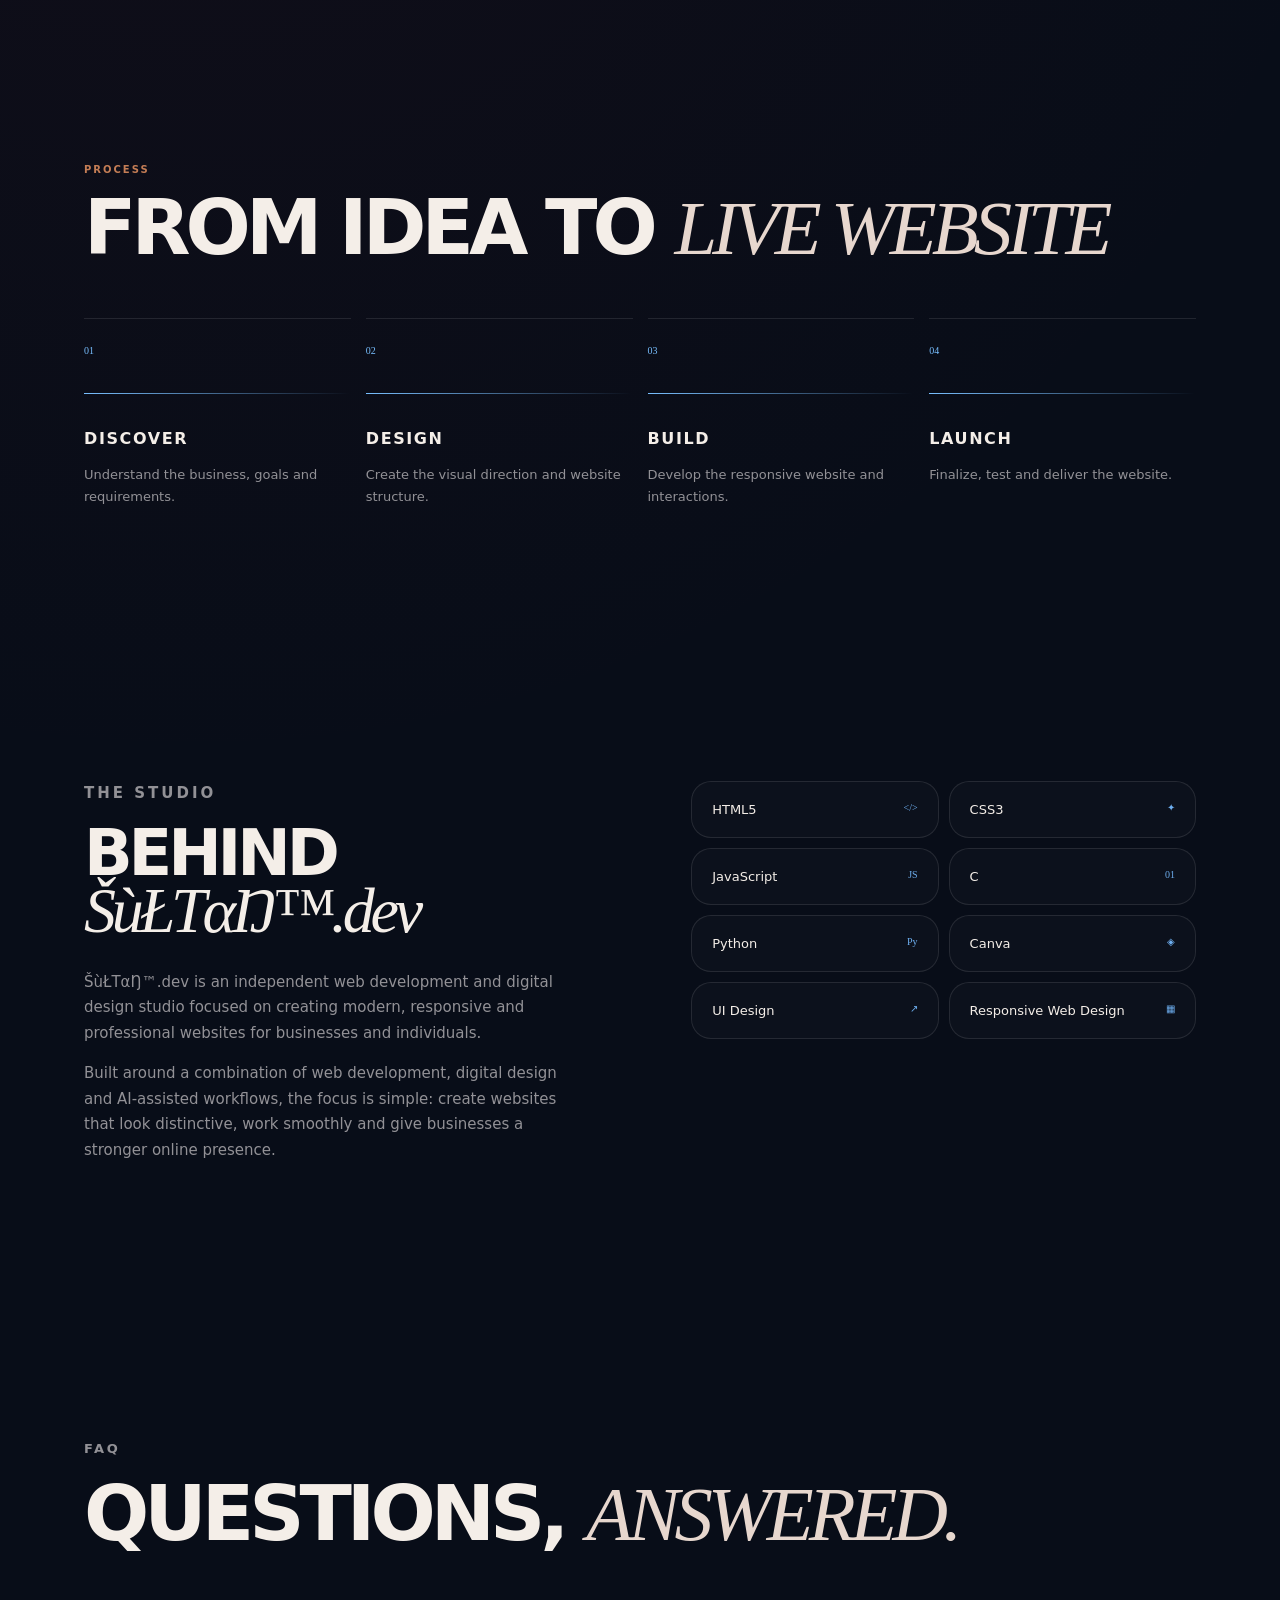
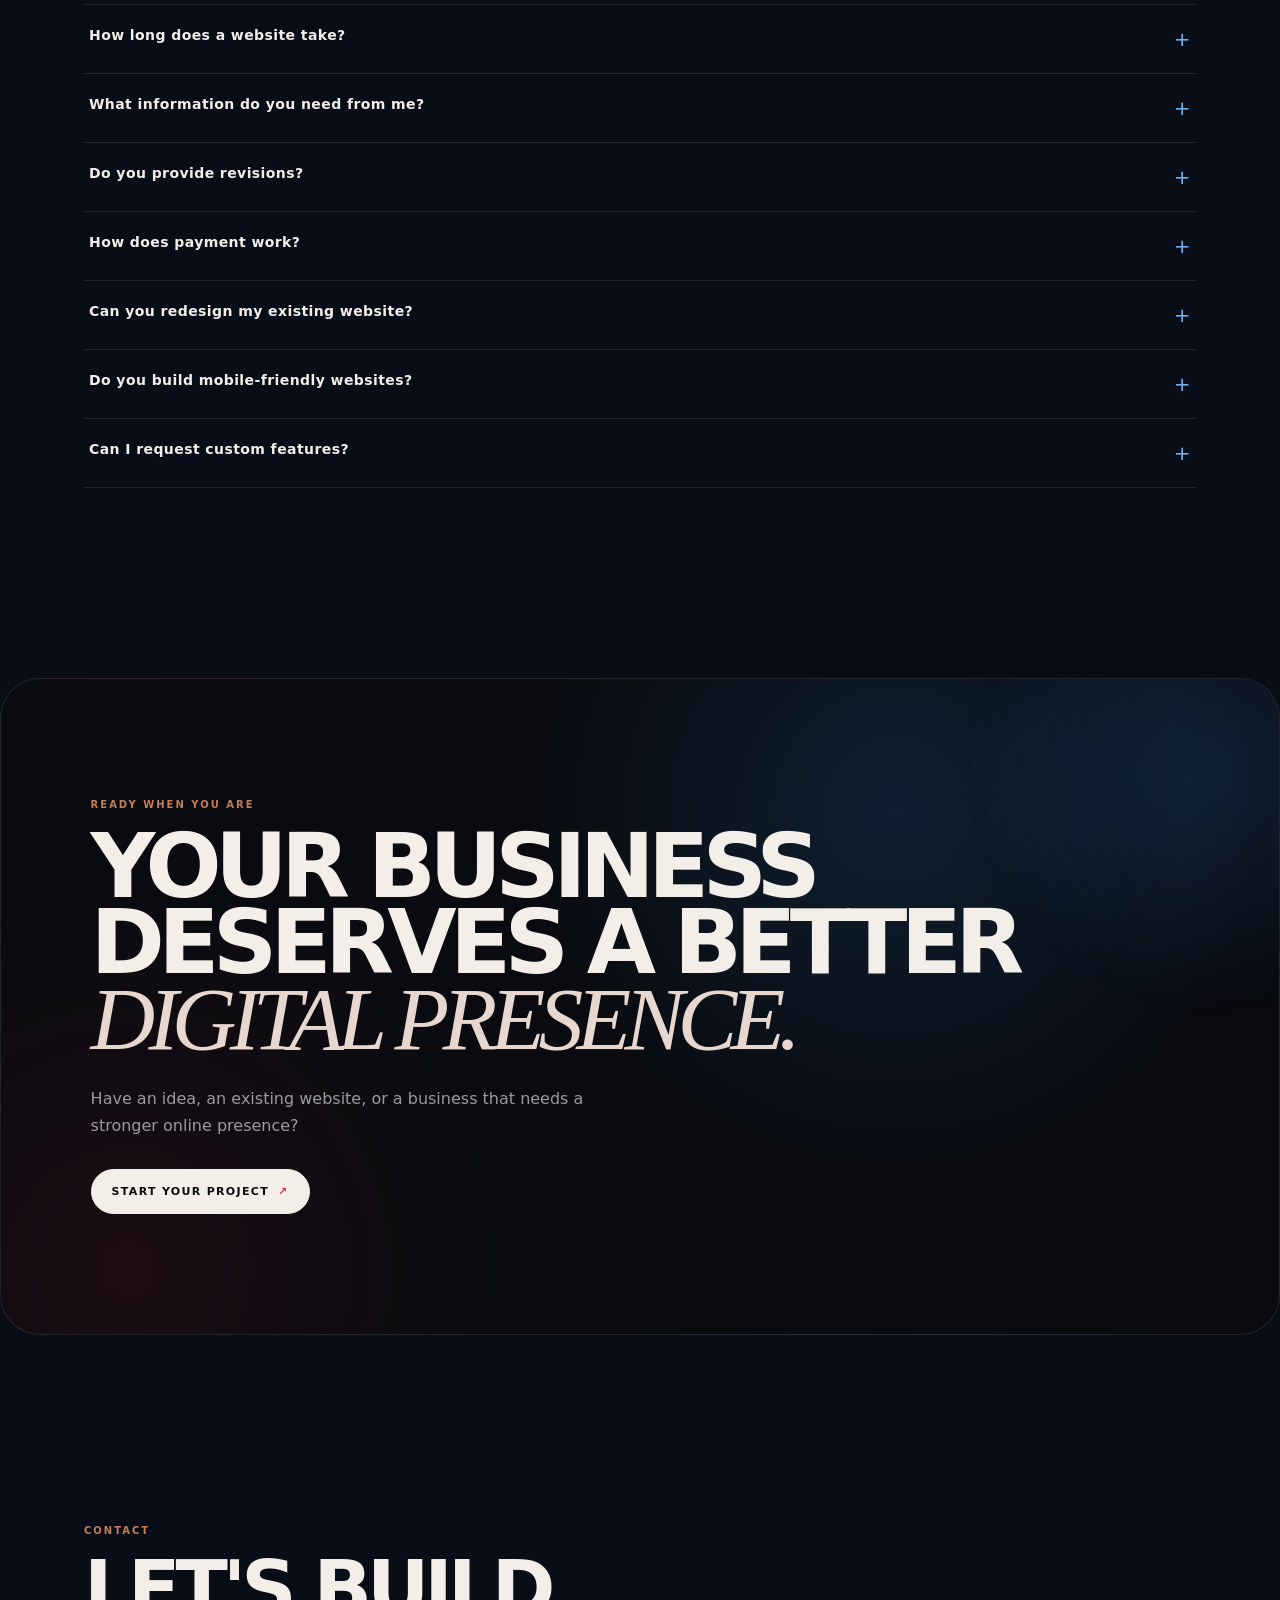
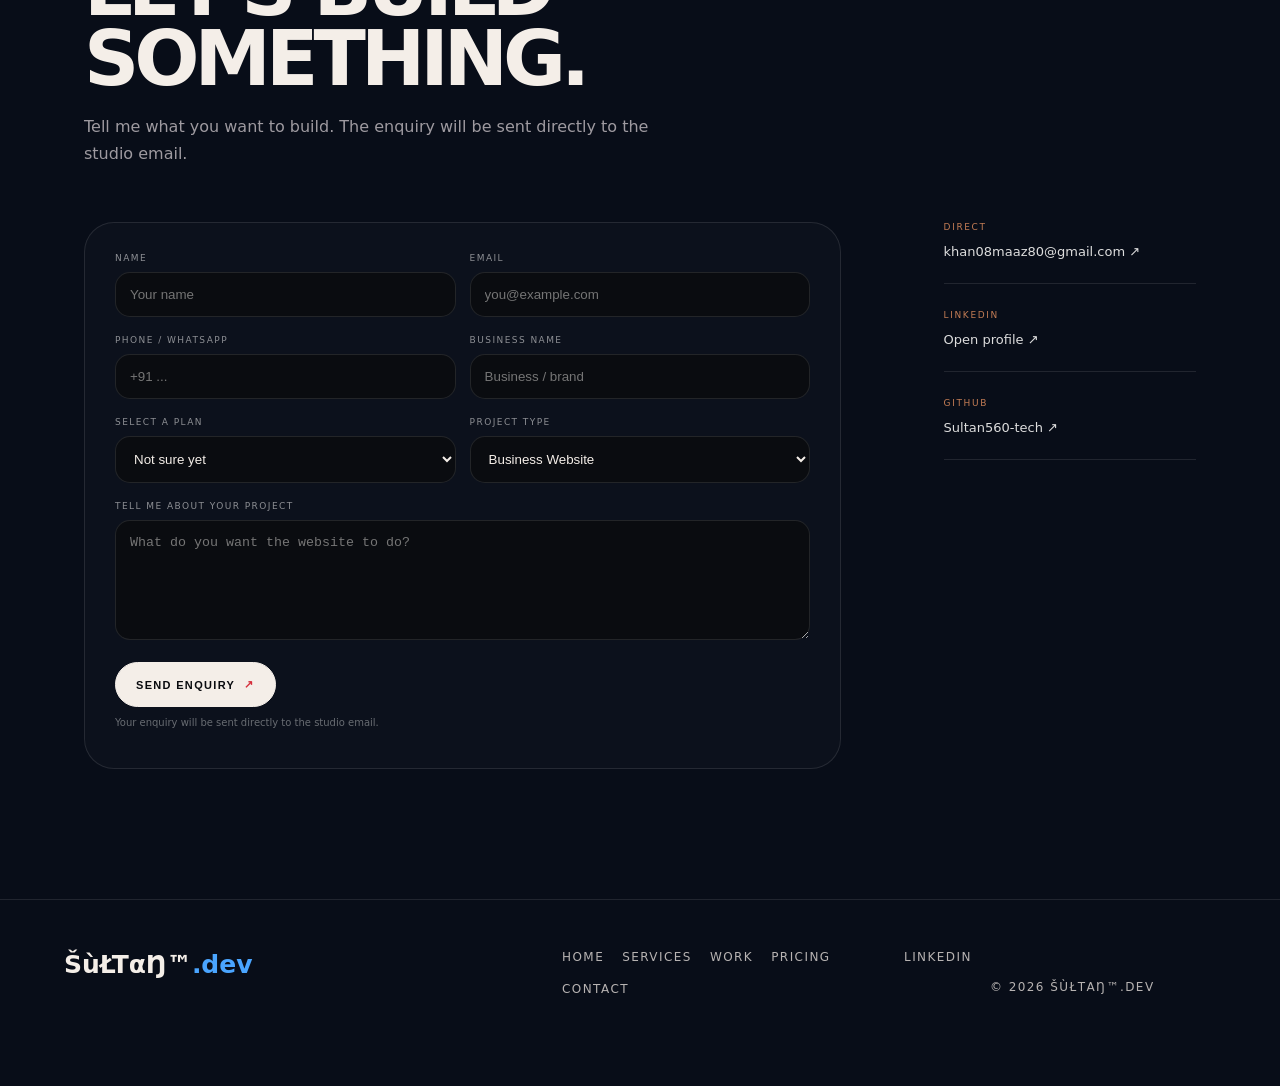
==== commit b98e8b7d: "Add new index and discord html" ====
--- a/index.html
+++ b/index.html
@@ -26,7 +26,7 @@
     <a class="brand" href="#home" aria-label="ŠùŁTαŊ dot dev home">ŠùŁTαŊ™<span>.dev</span></a>
     <nav class="desktop-nav" aria-label="Primary navigation">
       <a href="#home">Home</a><a href="#services">Services</a><a href="#work">Work</a>
-      <a href="#pricing">Pricing</a><a href="#about">About</a><a href="#faq">FAQ</a><a href="#contact">Contact</a>
+      <a href="#pricing">Pricing</a><a href="#discord-setup">Discord</a><a href="#about">About</a><a href="#faq">FAQ</a><a href="#contact">Contact</a>
     </nav>
     <a class="nav-cta magnetic" href="#contact">START A PROJECT <span>↗</span></a>
     <button class="menu-toggle" aria-label="Open menu" aria-expanded="false"><i></i><i></i></button>
@@ -34,7 +34,7 @@
 
   <div class="mobile-menu" id="mobileMenu" aria-hidden="true">
     <a href="#home">Home</a><a href="#services">Services</a><a href="#work">Work</a>
-    <a href="#pricing">Pricing</a><a href="#about">About</a><a href="#faq">FAQ</a><a href="#contact">Contact</a>
+    <a href="#pricing">Pricing</a><a href="#discord-setup">Discord</a><a href="#about">About</a><a href="#faq">FAQ</a><a href="#contact">Contact</a>
     <a class="menu-project" href="#contact">START A PROJECT ↗</a>
   </div>
 
@@ -237,7 +237,7 @@
       <div class="payment-note reveal"><strong>50% advance to begin.</strong> 50% on final delivery. One revision is
         included. Major additional changes may cost extra.</div>
     </section>
-
+    
     <section class="section process">
       <div class="section-head reveal">
         <p class="eyebrow">PROCESS</p>
@@ -567,7 +567,6 @@
         href="#pricing">Pricing</a><a href="#contact">Contact</a></div>
     <div class="footer-social"><a href="https://www.linkedin.com/in/maaz-khan-55178343a" target="_blank"
         rel="noopener">LinkedIn</a><a href="https://github.com/Sultan560-tech" target="_blank"
-        rel="noopener">GitHub</a><a href="mailto:khan08maaz80@gmail.com">Email</a></div>
     <div class="copyright">© 2026 ŠùŁTαŊ™.dev</div>
   </footer>
 
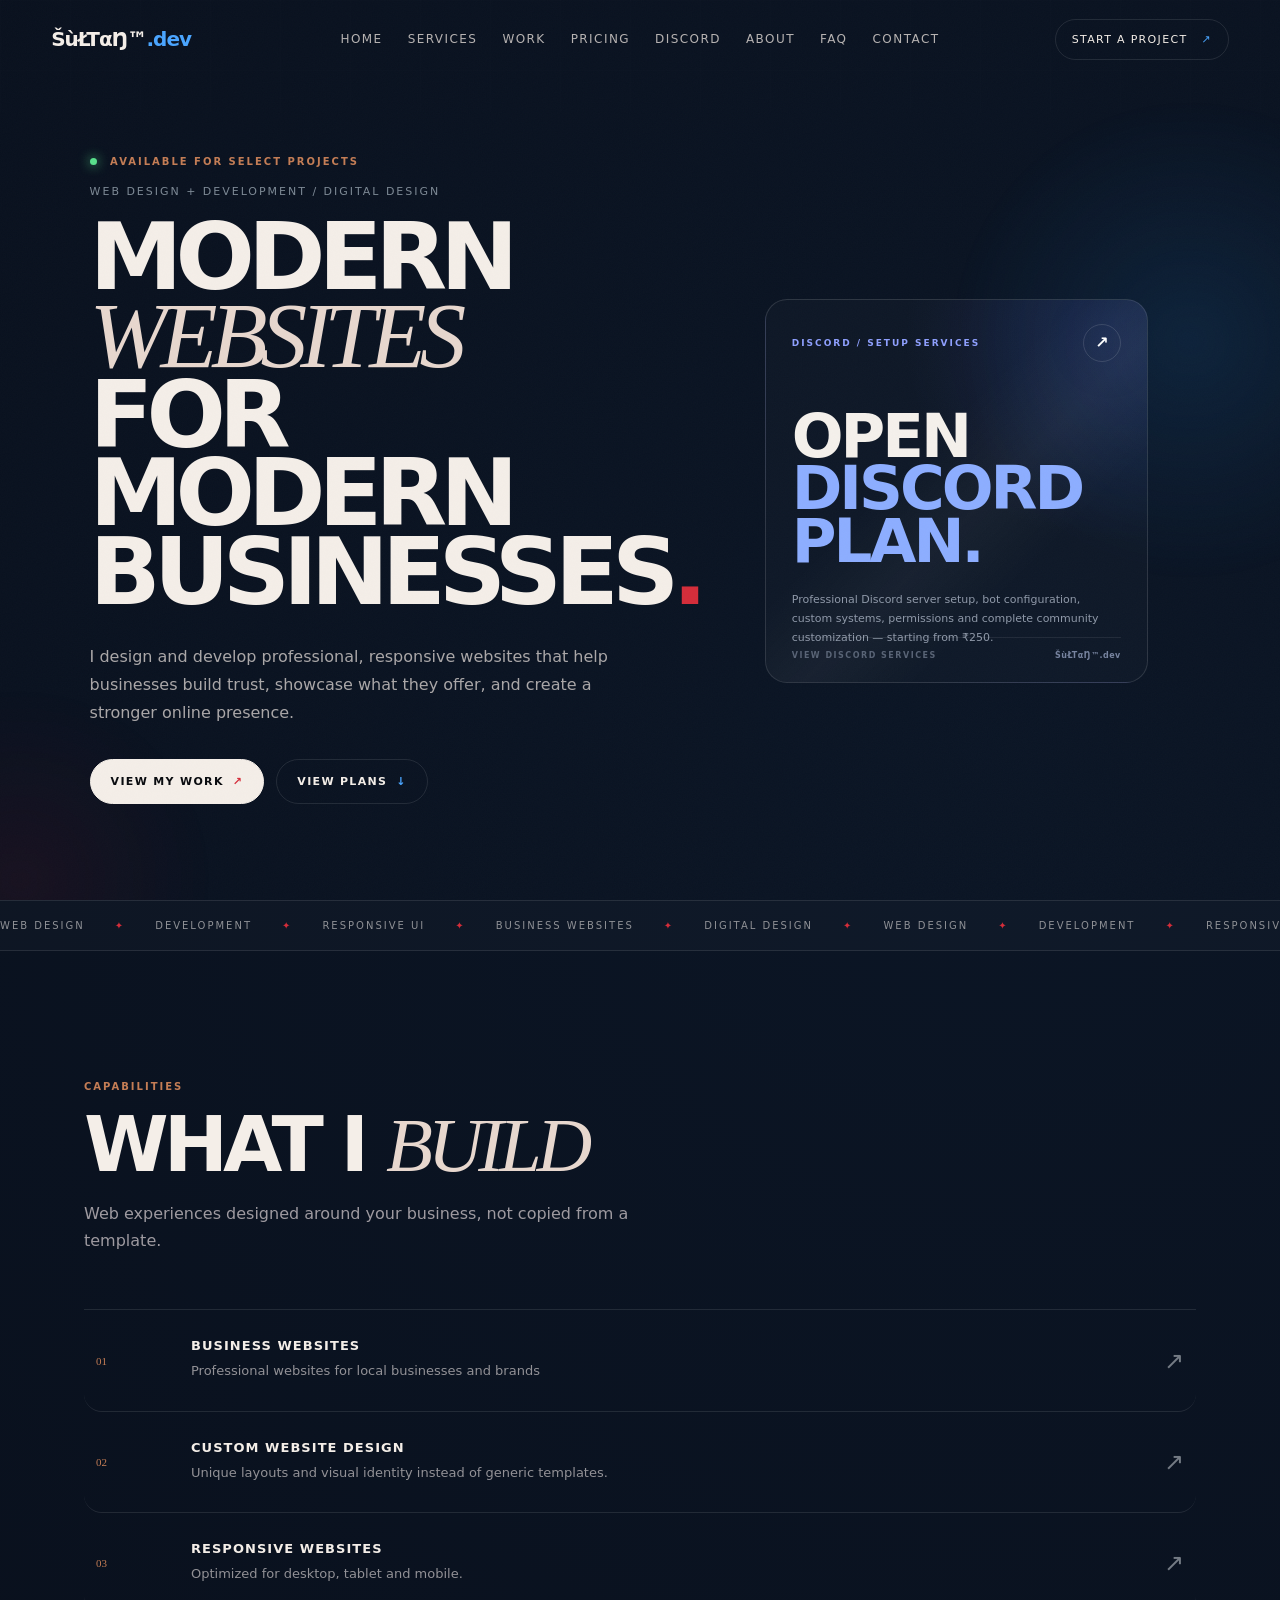
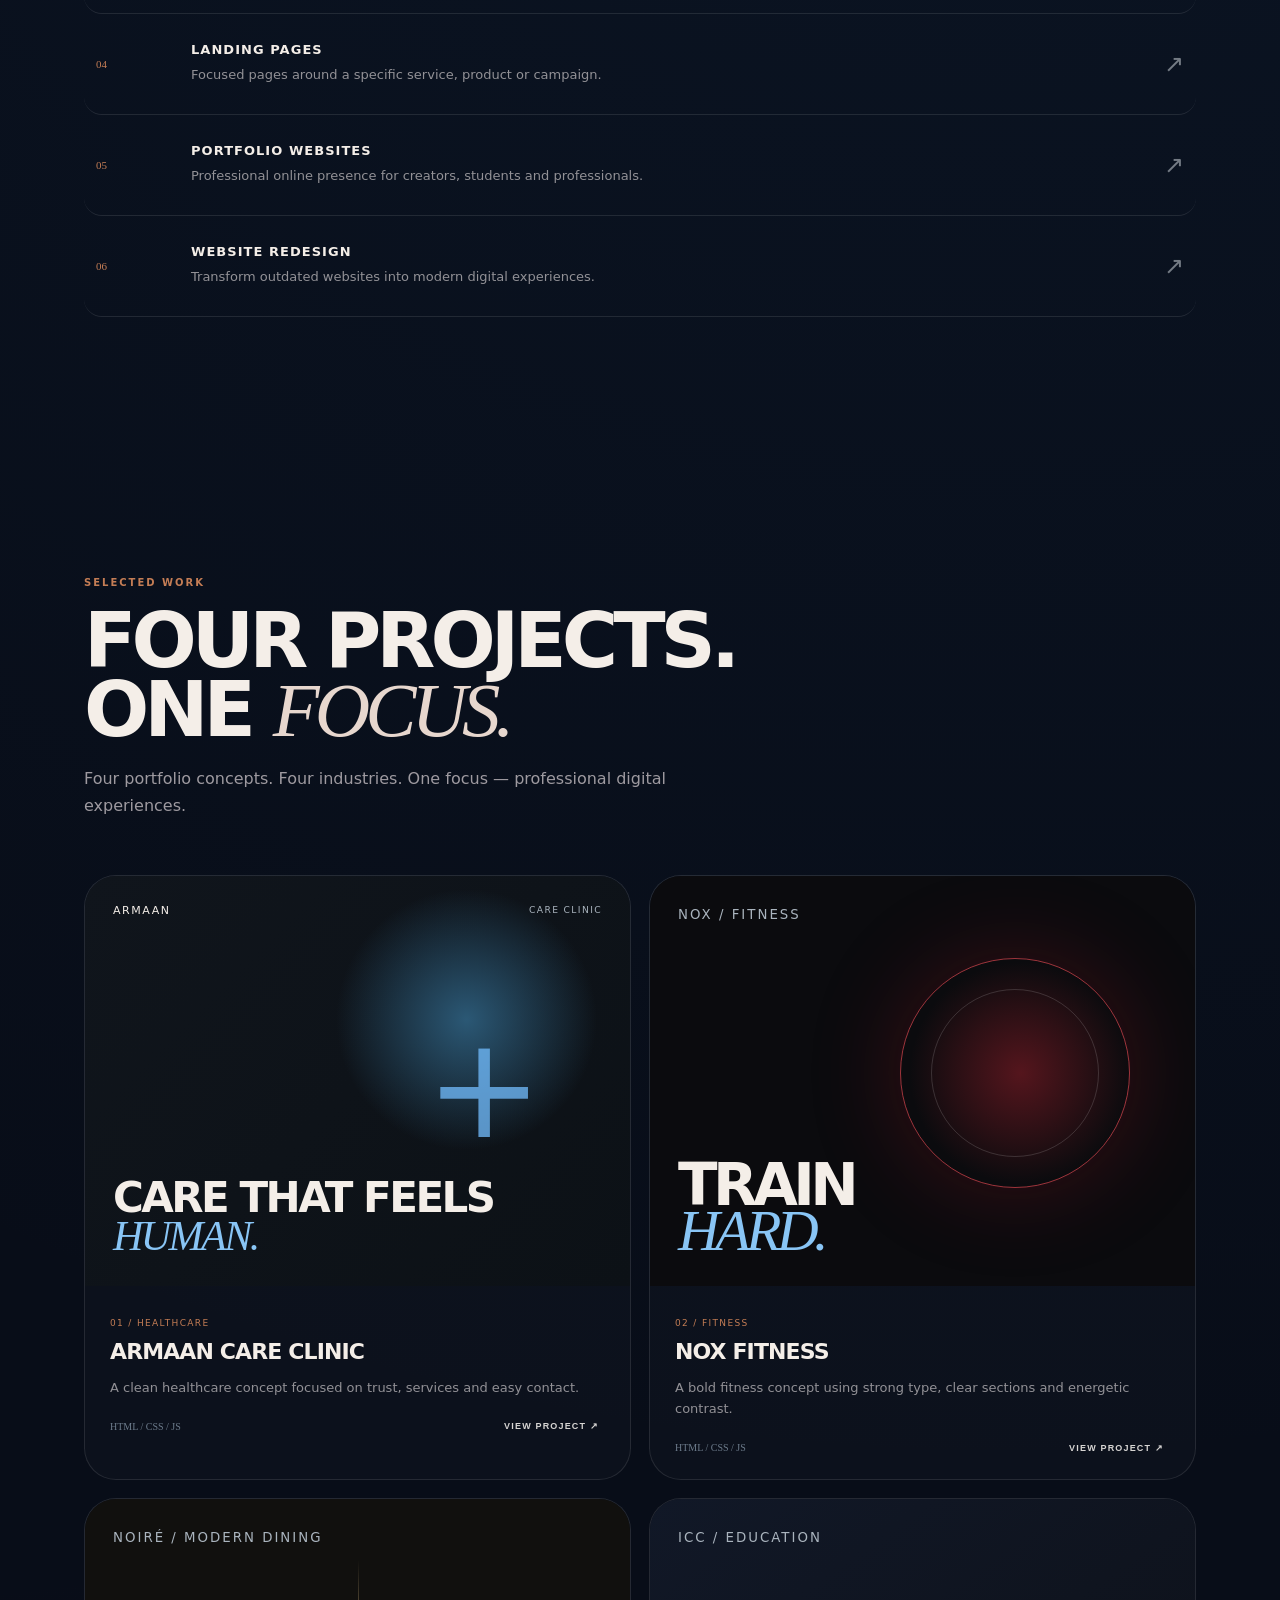
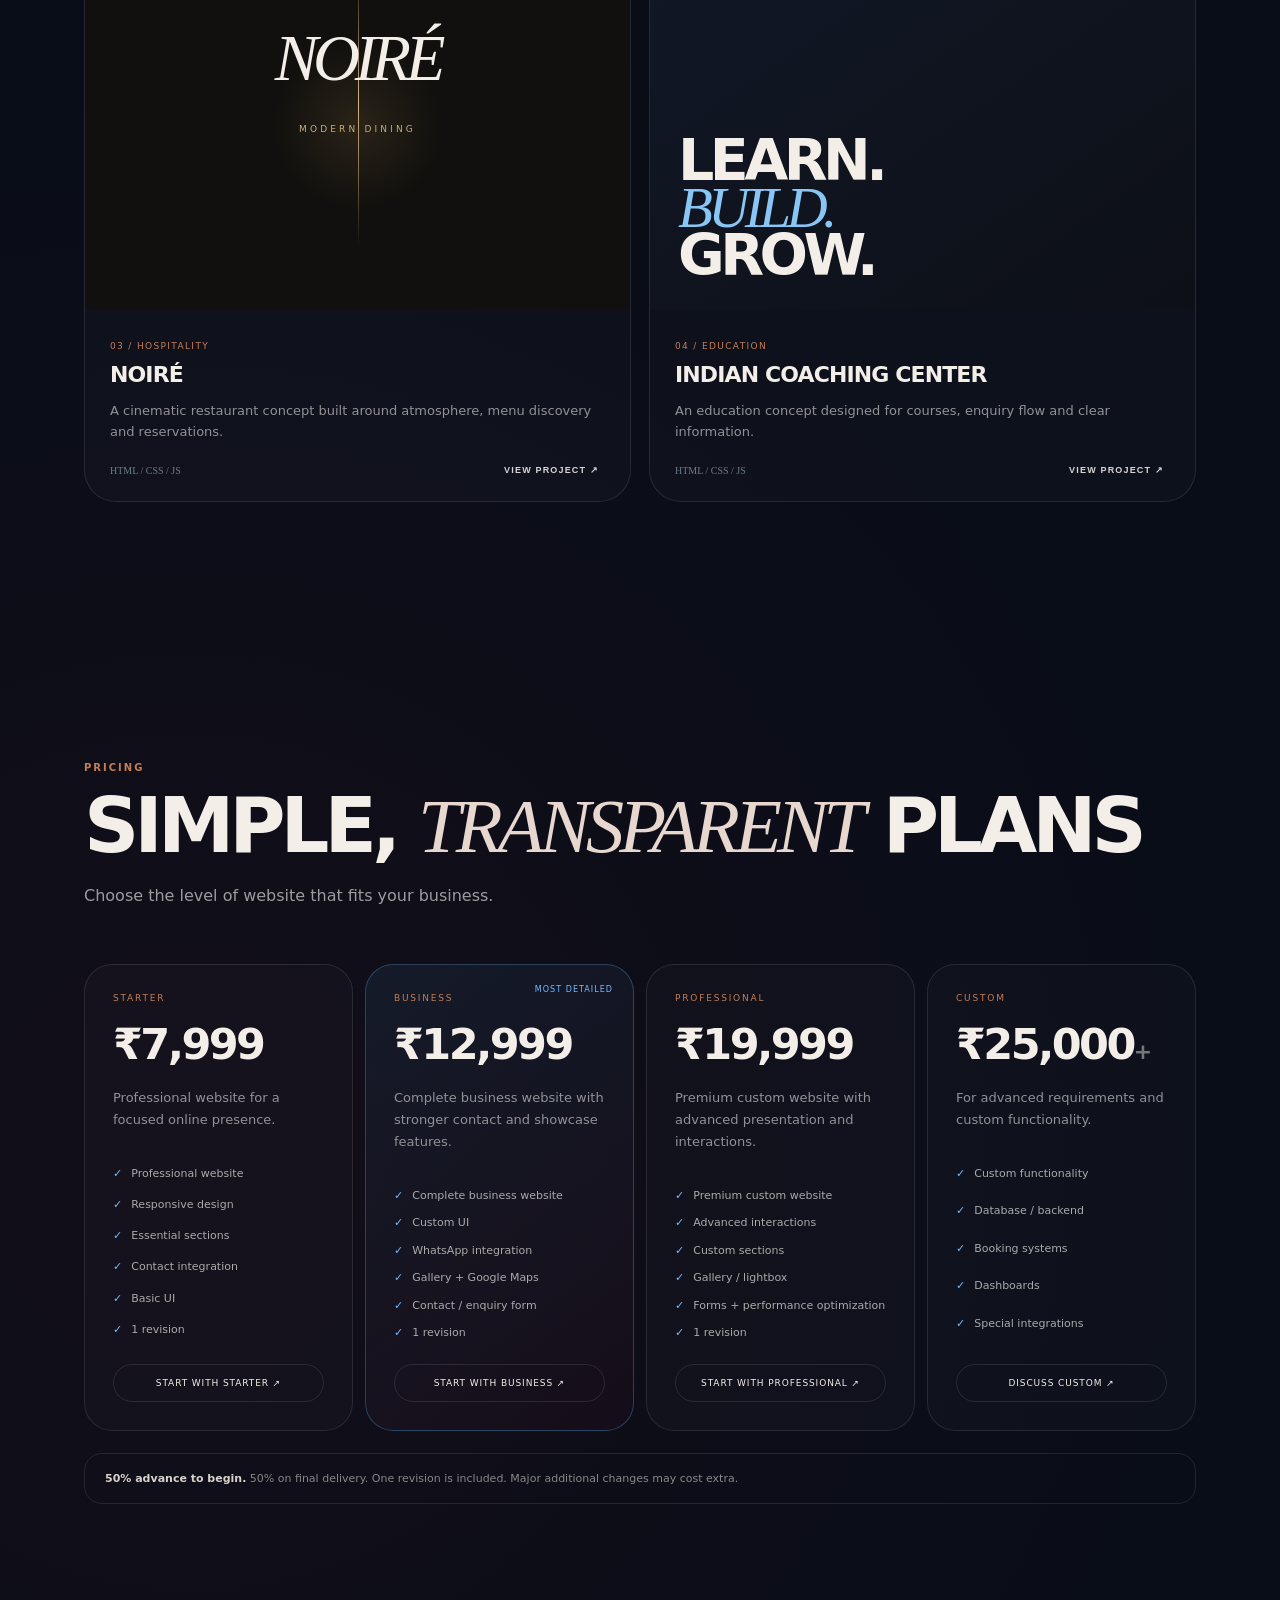
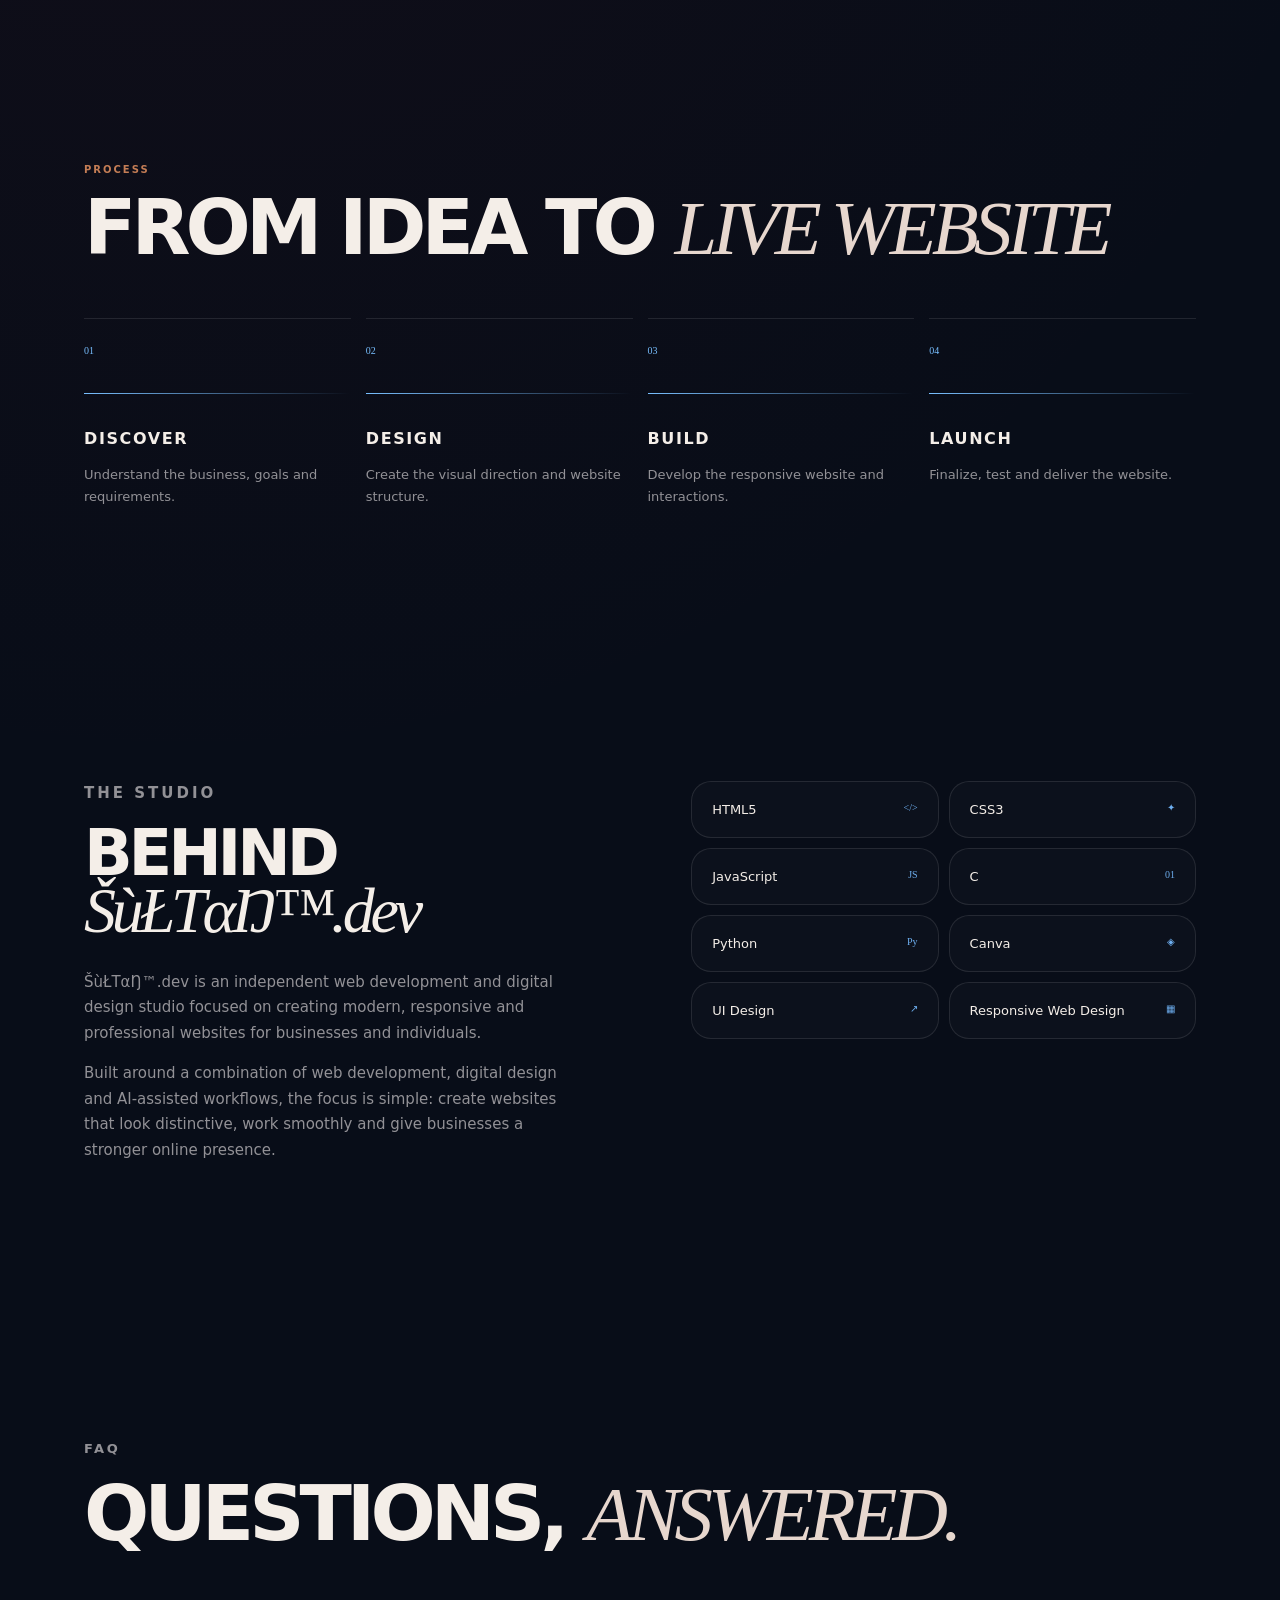
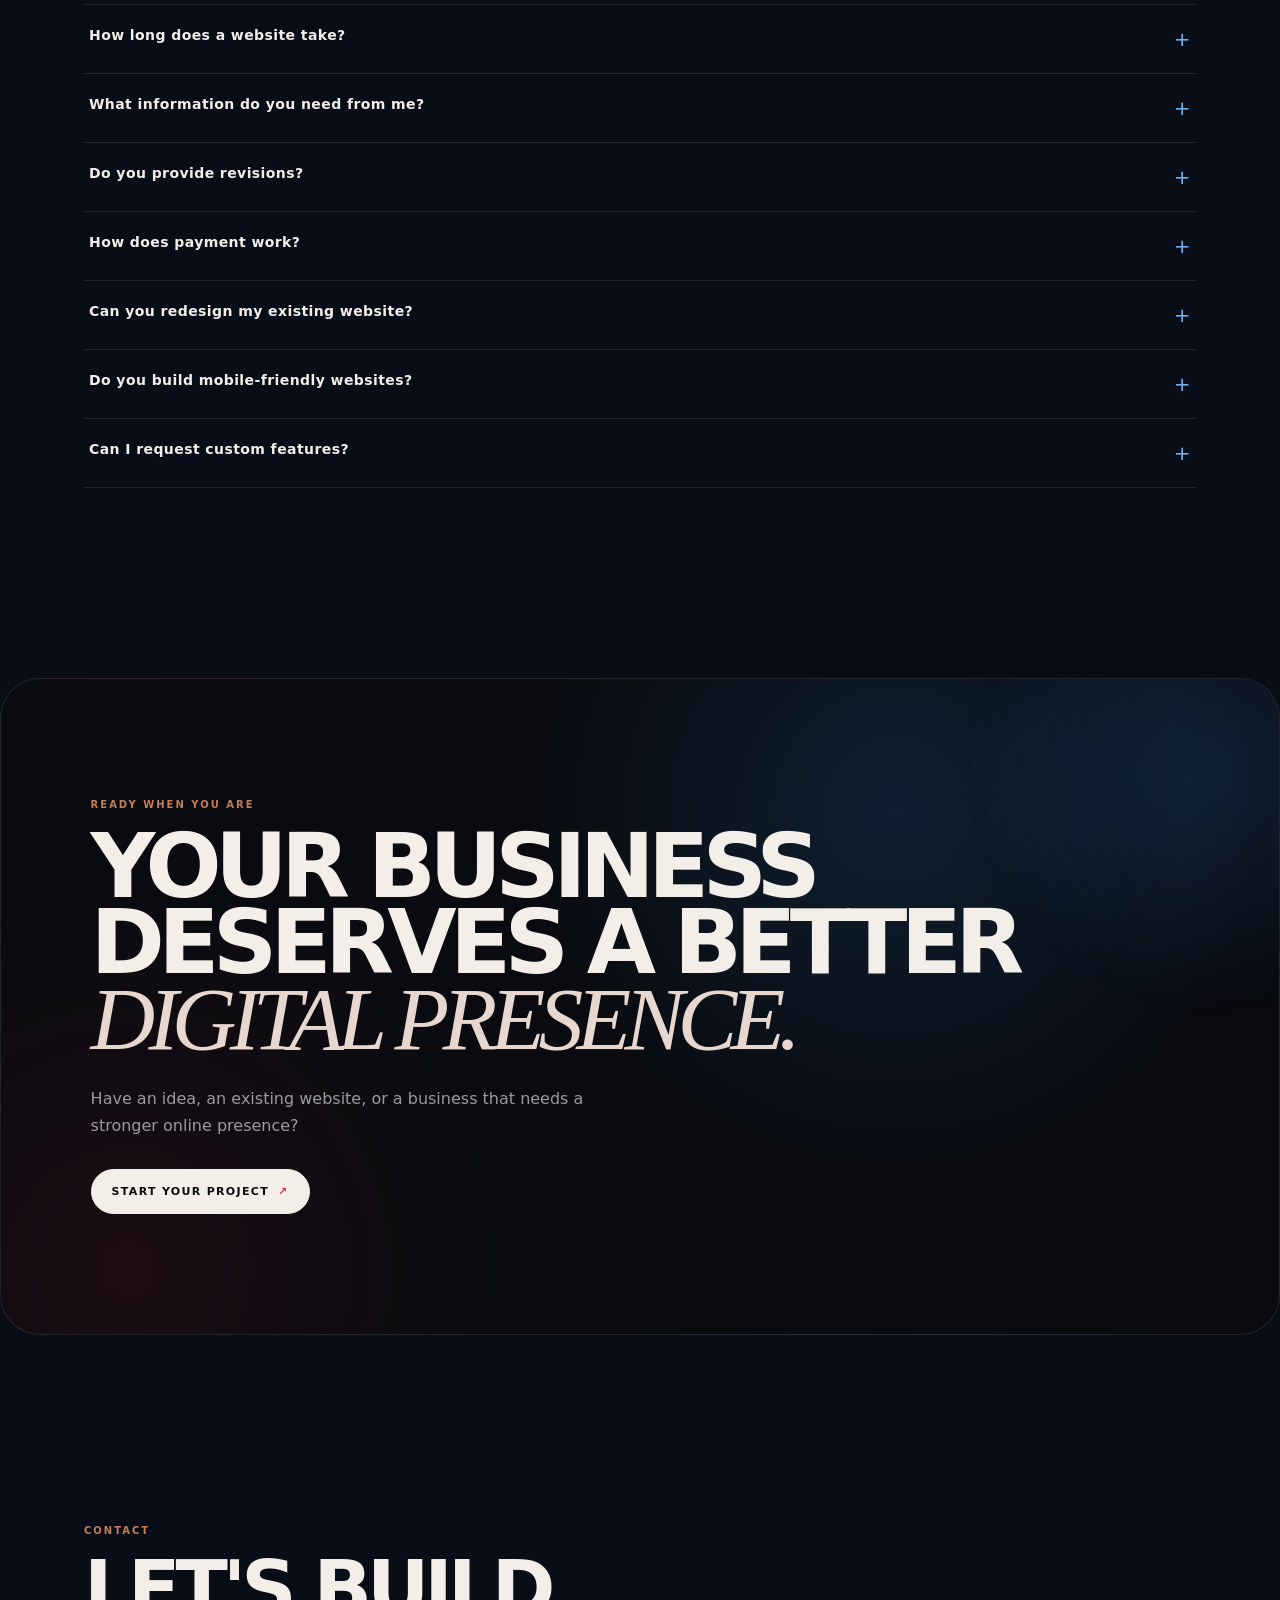
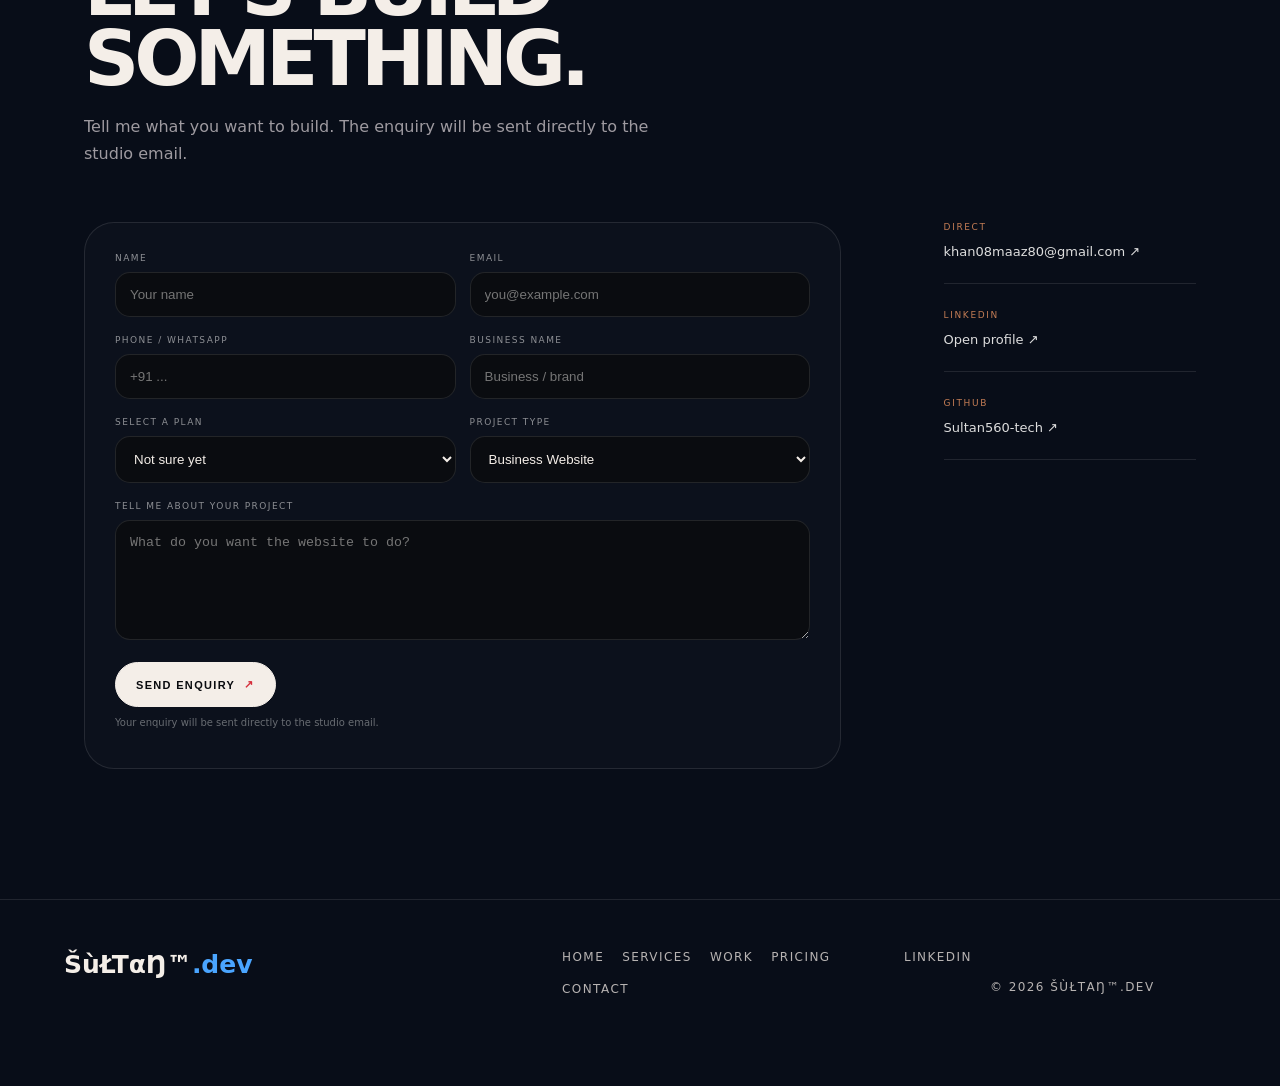
==== commit f04c6490: "add discord reference" ====
--- a/index.html
+++ b/index.html
@@ -54,15 +54,205 @@
           <a class="btn btn-ghost magnetic" href="#pricing">VIEW PLANS <span>↓</span></a>
         </div>
       </div>
-      <div class="hero-visual reveal delay-1" aria-label="Abstract digital interface preview">
-        <div class="visual-frame">
-          <div class="browser-bar"><span></span><span></span><span></span><b>studio / interface</b></div>
-          <div class="browser-body">
-            <div class="mini-nav"><strong>S™</strong><span>WORK</span><span>ABOUT</span><span>CONTACT</span></div>
-            <div class="mini-title">DIGITAL<br><i>CRAFT.</i></div>
-            <div class="mini-lines"><span></span><span></span><span></span></div>
-            <div class="mini-card"><small>01 / WEB EXPERIENCE</small><strong>Designed with intent.</strong></div>
-            <div class="mini-code"><code>&lt;section&gt;<br>&nbsp;build<span>()</span>;<br>&lt;/section&gt;</code></div>
+     <!-- DISCORD PLAN REFERENCE -->
+<a href="sultan_discord_setup.html" class="discord-plan-reference">
+
+    <div class="discord-plan-top">
+        <span>DISCORD / SETUP SERVICES</span>
+        <span class="discord-arrow">↗</span>
+    </div>
+
+    <div class="discord-plan-title">
+        OPEN
+        <br>
+        <em>DISCORD PLAN.</em>
+    </div>
+
+    <p class="discord-plan-summary">
+        Professional Discord server setup, bot configuration,
+        custom systems, permissions and complete community
+        customization — starting from ₹250.
+    </p>
+
+    <div class="discord-plan-bottom">
+        <span>VIEW DISCORD SERVICES</span>
+        <span>ŠùŁTαŊ™.dev</span>
+    </div>
+
+</a>
+
+<style>
+.discord-plan-reference {
+    position: relative;
+    display: block;
+    width: 100%;
+    max-width: 490px;
+    min-height: 300px;
+    margin-top: 22px;
+    padding: 24px 26px;
+    overflow: hidden;
+
+    color: #f4f0eb;
+    text-decoration: none;
+
+    background:
+        radial-gradient(
+            circle at 90% 10%,
+            rgba(88, 101, 242, 0.14),
+            transparent 42%
+        ),
+        rgba(255,255,255,0.018);
+
+    border: 1px solid rgba(255,255,255,0.13);
+    border-radius: 22px;
+
+    transition:
+        transform 0.35s ease,
+        border-color 0.35s ease,
+        background 0.35s ease;
+}
+
+.discord-plan-reference::before {
+    content: "";
+    position: absolute;
+    inset: 0;
+    background: linear-gradient(
+        135deg,
+        transparent 40%,
+        rgba(255,255,255,0.035),
+        transparent 70%
+    );
+    pointer-events: none;
+}
+
+.discord-plan-reference:hover {
+    transform: translateY(-5px);
+    border-color: rgba(114,137,218,0.55);
+
+    background:
+        radial-gradient(
+            circle at 90% 10%,
+            rgba(88,101,242,0.22),
+            transparent 45%
+        ),
+        rgba(255,255,255,0.025);
+}
+
+.discord-plan-top {
+    position: relative;
+    z-index: 2;
+
+    display: flex;
+    align-items: center;
+    justify-content: space-between;
+
+    font-size: 9px;
+    font-weight: 800;
+    letter-spacing: 2px;
+    color: #8fa0ff;
+}
+
+.discord-arrow {
+    width: 38px;
+    height: 38px;
+
+    display: grid;
+    place-items: center;
+
+    border: 1px solid rgba(255,255,255,0.13);
+    border-radius: 50%;
+
+    color: #ffffff;
+    font-size: 16px;
+    letter-spacing: 0;
+
+    transition: 0.3s ease;
+}
+
+.discord-plan-reference:hover .discord-arrow {
+    background: #5865f2;
+    border-color: #5865f2;
+    transform: rotate(8deg);
+}
+
+.discord-plan-title {
+    position: relative;
+    z-index: 2;
+
+    margin-top: 48px;
+
+    font-size: clamp(42px, 5vw, 61px);
+    line-height: 0.86;
+    letter-spacing: -3px;
+    font-weight: 900;
+}
+
+.discord-plan-title em {
+    font-style: normal;
+    color: #8daeff;
+}
+
+.discord-plan-summary {
+    position: relative;
+    z-index: 2;
+
+    max-width: 420px;
+    margin-top: 24px;
+
+    color: #8f99a9;
+    font-size: 11px;
+    line-height: 1.7;
+}
+
+.discord-plan-bottom {
+    position: absolute;
+    z-index: 2;
+
+    left: 26px;
+    right: 26px;
+    bottom: 22px;
+
+    display: flex;
+    justify-content: space-between;
+    align-items: center;
+
+    padding-top: 13px;
+
+    border-top: 1px solid rgba(255,255,255,0.08);
+
+    color: #596476;
+    font-size: 8px;
+    font-weight: 800;
+    letter-spacing: 1.5px;
+}
+
+.discord-plan-bottom span:last-child {
+    color: #7784a0;
+    letter-spacing: 0.5px;
+}
+
+/* MOBILE */
+@media (max-width: 700px) {
+
+    .discord-plan-reference {
+        max-width: 100%;
+        min-height: 280px;
+        padding: 21px;
+    }
+
+    .discord-plan-title {
+        margin-top: 42px;
+        font-size: 43px;
+        letter-spacing: -2.5px;
+    }
+
+    .discord-plan-bottom {
+        left: 21px;
+        right: 21px;
+        bottom: 19px;
+    }
+}
+</style>
           </div>
         </div>
       </div>
@@ -599,4 +789,4 @@
   <script src="script.js"></script>
 </body>
 
-</html>+</html>
